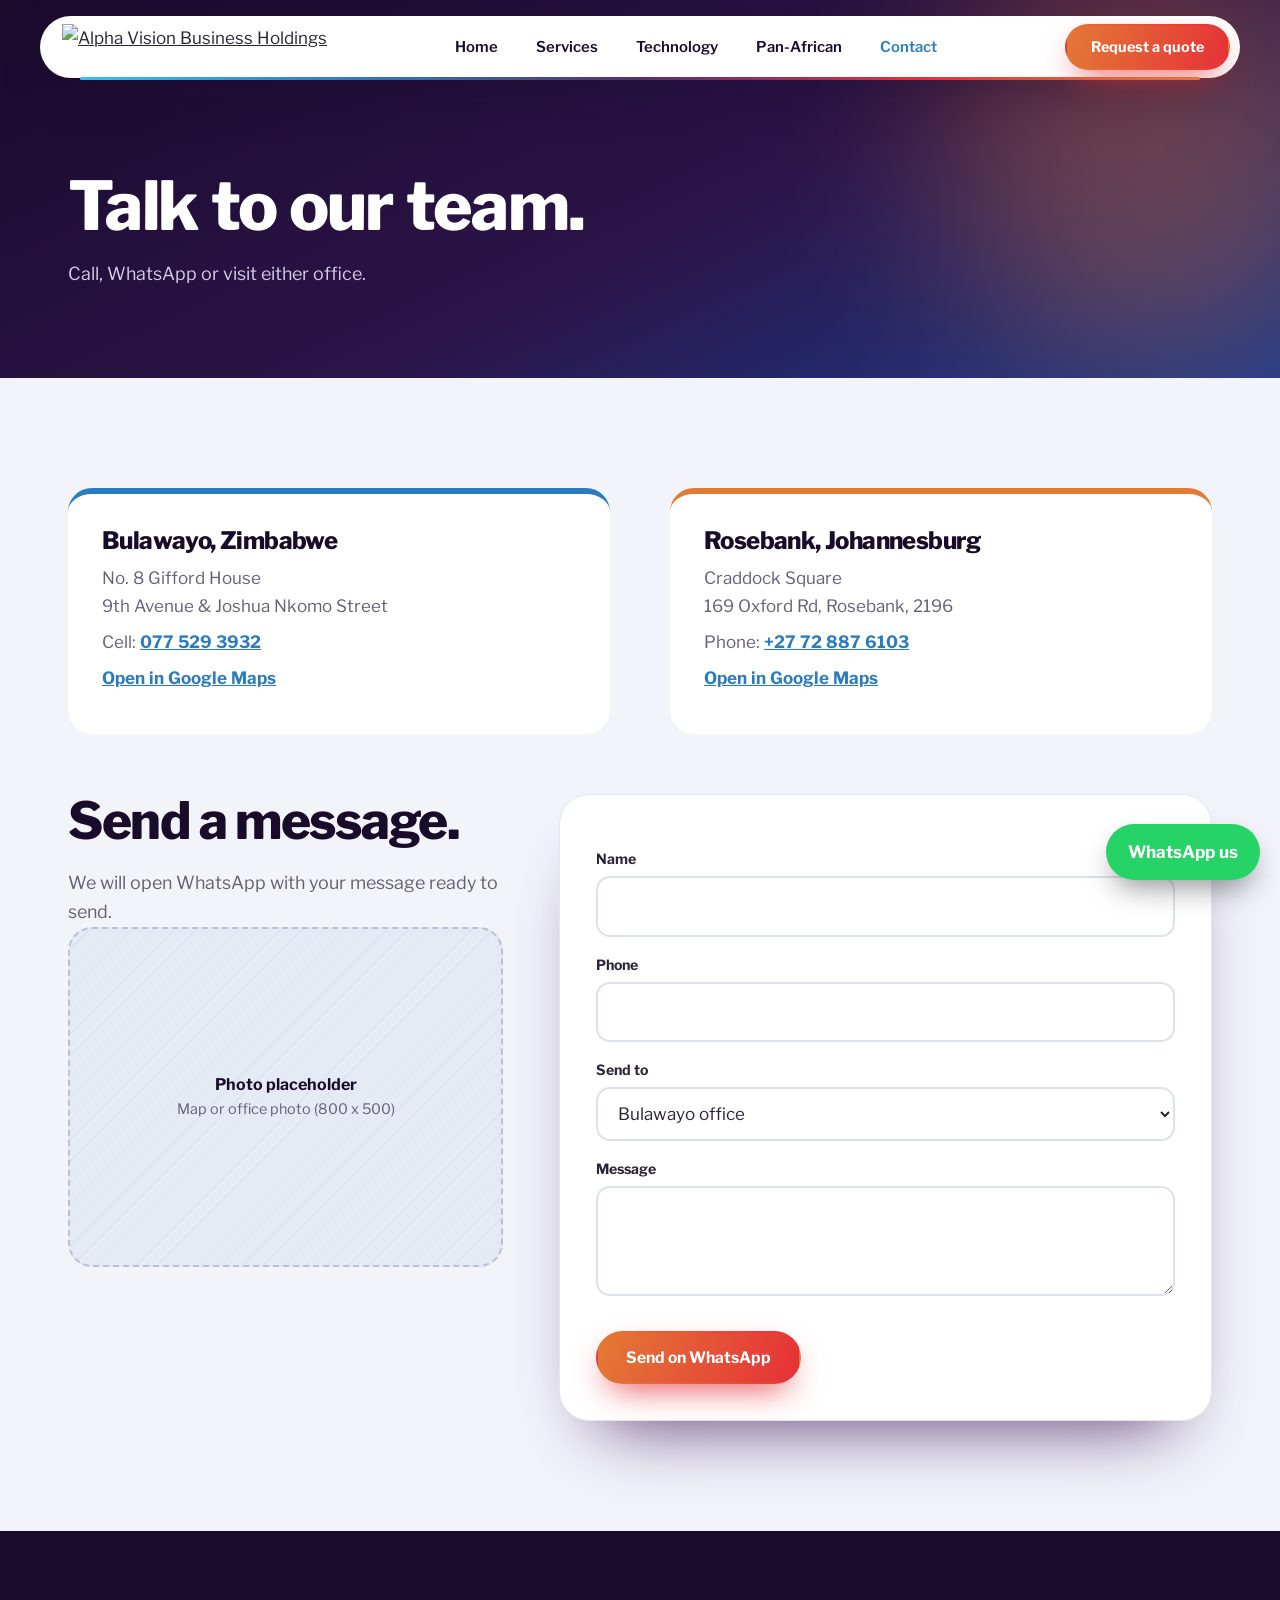
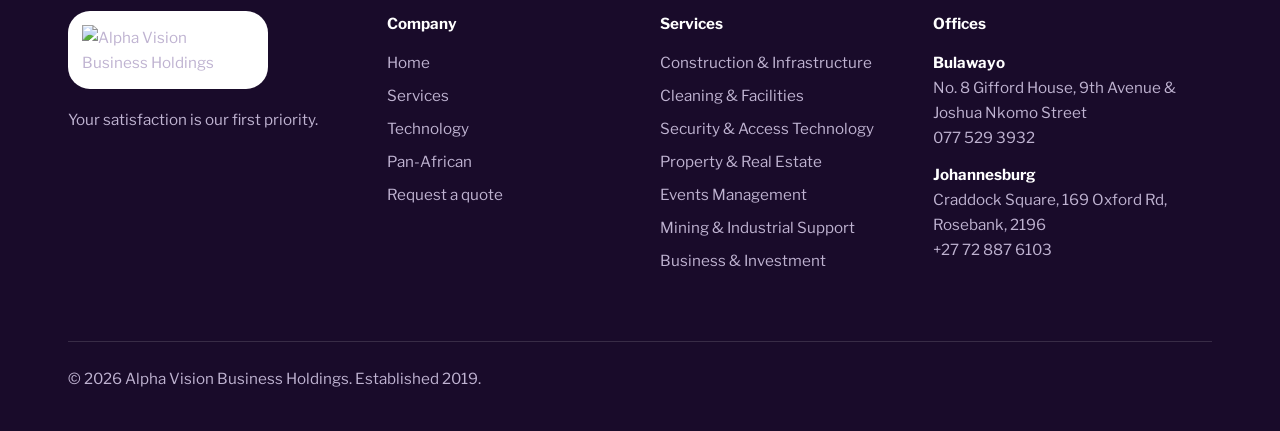
==== contact.html @ dd74509f "Add files via upload" ====
<!DOCTYPE html><html lang="en"><head><meta charset="utf-8"><meta name="viewport" content="width=device-width, initial-scale=1">
<title>Contact | Alpha Vision Business Holdings</title><meta name="description" content="Offices in Bulawayo and Johannesburg."><link rel="icon" href="assets/emblem.png">
<link rel="preconnect" href="https://fonts.googleapis.com"><link rel="preconnect" href="https://fonts.gstatic.com" crossorigin>
<link href="https://fonts.googleapis.com/css2?family=Libre+Franklin:wght@400;500;600;700;800&display=swap" rel="stylesheet"><link rel="stylesheet" href="style.css"></head>
<body id="contact"><div id="bar"></div><div class="nav-wrap"><nav class="nav" aria-label="Main"><a class="logo" href="index.html" aria-label="Alpha Vision Business Holdings home"><img src="assets/logo-horizontal.png" alt="Alpha Vision Business Holdings"></a><ul class="menu"><li><a href="index.html">Home</a></li><li class="has-mega"><a href="services.html">Services</a><div class="mega"><a class="it" href="services.html#construction"><i style="background:#e37a35"></i>Construction & Infrastructure</a><a class="it" href="services.html#cleaning"><i style="background:#33c1f0"></i>Cleaning & Facilities</a><a class="it" href="services.html#security"><i style="background:#2a7bbf"></i>Security & Access Technology</a><a class="it" href="services.html#property"><i style="background:#e63038"></i>Property & Real Estate</a><a class="it" href="services.html#events"><i style="background:#a76bd1"></i>Events Management</a><a class="it" href="services.html#mining"><i style="background:#e37a35"></i>Mining & Industrial Support</a><a class="it" href="services.html#business"><i style="background:#33c1f0"></i>Business & Investment</a><div class="promo"><b>Not sure which service you need?</b><a href="#" data-open-enquiry>Ask us a question</a></div></div></li><li><a href="technology.html">Technology</a></li><li><a href="expansion.html">Pan-African</a></li><li><a href="contact.html" aria-current="page">Contact</a></li><span class="ind"></span></ul><a class="btn pri" href="quote.html">Request a quote</a><button id="burger" aria-label="Menu" aria-expanded="false">&#9776;</button></nav></div><header class="phero"><div class="blob"></div><div class="wrap"><h1>Talk to our team.</h1><p class="lead">Call, WhatsApp or visit either office.</p></div></header><section><div class="wrap"><div class="split" style="align-items:start"><div class="office" style="--c:#2a7bbf"><h3>Bulawayo, Zimbabwe</h3><p>No. 8 Gifford House<br>9th Avenue &amp; Joshua Nkomo Street</p><p>Cell: <a href="tel:+263775293932">077 529 3932</a></p><p><a target="_blank" rel="noopener" href="https://www.google.com/maps/search/?api=1&query=Gifford+House+9th+Avenue+Joshua+Nkomo+Street+Bulawayo">Open in Google Maps</a></p></div>
<div class="office" style="--c:#e37a35"><h3>Rosebank, Johannesburg</h3><p>Craddock Square<br>169 Oxford Rd, Rosebank, 2196</p><p>Phone: <a href="tel:+27728876103">+27 72 887 6103</a></p><p><a target="_blank" rel="noopener" href="https://www.google.com/maps/search/?api=1&query=Craddock+Square+169+Oxford+Rd+Rosebank+Johannesburg">Open in Google Maps</a></p></div></div>
<div class="qgrid" style="margin-top:60px"><div><h2>Send a message.</h2><p class="lead">We will open WhatsApp with your message ready to send.</p><div class="ph"><div><b>Photo placeholder</b>Map or office photo (800 x 500)</div></div></div>
<form id="cf" novalidate><label class="f" for="cn">Name</label><input class="t" id="cn" autocomplete="name"><label class="f" for="cp">Phone</label><input class="t" id="cp" type="tel" autocomplete="tel"><label class="f" for="co2">Send to</label><select id="co2"><option value="bul">Bulawayo office</option><option value="jhb">Johannesburg office</option></select><label class="f" for="cm">Message</label><textarea id="cm"></textarea><div class="err" id="ce" role="alert"></div><button class="btn pri" type="submit">Send on WhatsApp</button></form></div></div></section><footer><div class="wrap"><div><div class="lg"><img src="assets/logo.png" alt="Alpha Vision Business Holdings"></div><p>Your satisfaction is our first priority.</p></div>
<div><h4>Company</h4><a href="index.html">Home</a><a href="services.html">Services</a><a href="technology.html">Technology</a><a href="expansion.html">Pan-African</a><a href="quote.html">Request a quote</a></div>
<div><h4>Services</h4><a href="services.html#construction">Construction & Infrastructure</a><a href="services.html#cleaning">Cleaning & Facilities</a><a href="services.html#security">Security & Access Technology</a><a href="services.html#property">Property & Real Estate</a><a href="services.html#events">Events Management</a><a href="services.html#mining">Mining & Industrial Support</a><a href="services.html#business">Business & Investment</a></div>
<div><h4>Offices</h4><p><b style="color:#fff">Bulawayo</b><br>No. 8 Gifford House, 9th Avenue &amp; Joshua Nkomo Street<br><a href="tel:+263775293932">077 529 3932</a></p><p style="margin-top:12px"><b style="color:#fff">Johannesburg</b><br>Craddock Square, 169 Oxford Rd, Rosebank, 2196<br><a href="tel:+27728876103">+27 72 887 6103</a></p></div>
<div class="copy">&copy; <span id="yr"></span> Alpha Vision Business Holdings. Established 2019.</div></div></footer>
<a id="wa" href="https://wa.me/263775293932" target="_blank" rel="noopener">WhatsApp us</a><script src="app.js"></script></body></html>
---- style.css ----
:root{--ink:#190b2a;--deep:#2a1342;--plum:#57306e;--blue:#2a7bbf;--sky:#33c1f0;--orange:#e37a35;--red:#e63038;--violet:#a76bd1;--bg:#f2f4fa;--text:#2b2336;--muted:#675f75;--r:24px}
*{box-sizing:border-box;margin:0}
html{scroll-behavior:smooth;scroll-padding-top:110px}
body{font-family:'Libre Franklin',Arial,sans-serif;color:var(--text);background:var(--bg);line-height:1.65;font-size:17px;-webkit-font-smoothing:antialiased}
h1,h2,h3{font-weight:800;line-height:1.08;letter-spacing:-.025em;color:var(--ink)}
a{color:inherit}img{max-width:100%;display:block}
:focus-visible{outline:3px solid var(--sky);outline-offset:3px;border-radius:8px}
.wrap{max-width:1200px;margin:0 auto;padding:0 28px}
section{padding:110px 0}
h2{font-size:clamp(2rem,4.2vw,3.2rem);margin-bottom:18px}
.lead{color:var(--muted);font-size:1.12rem;max-width:62ch}
.dark{background:linear-gradient(160deg,var(--ink),var(--deep) 55%,#1f2f6b);color:#e9e2f2}
.dark h2,.dark h3{color:#fff}.dark .lead{color:#c9bddb}
.btn{display:inline-flex;align-items:center;gap:10px;padding:15px 28px;border-radius:999px;font:700 .98rem 'Libre Franklin';text-decoration:none;border:2px solid transparent;cursor:pointer;transition:transform .25s,box-shadow .25s}
.btn:hover{transform:translateY(-3px)}
.btn.pri{background:linear-gradient(110deg,var(--orange),var(--red));color:#fff;box-shadow:0 14px 34px -12px var(--red)}
.btn.blue{background:linear-gradient(110deg,var(--blue),var(--sky));color:#fff;box-shadow:0 14px 34px -12px var(--blue)}
.btn.ghost{border-color:currentColor;background:transparent}
.btn.white{background:#fff;color:var(--ink)}
#bar{position:fixed;top:0;left:0;height:4px;width:0;z-index:90;background:linear-gradient(90deg,var(--sky),var(--blue),var(--orange),var(--red))}
/* NAV */
.nav-wrap{position:fixed;top:16px;left:0;right:0;z-index:80;padding:0 16px}
.nav{max-width:1200px;margin:0 auto;background:#fff;border-radius:999px;display:flex;align-items:center;justify-content:space-between;padding:8px 10px 8px 22px;box-shadow:0 20px 50px -18px rgba(25,11,42,.55);position:relative}
.nav::before{content:"";position:absolute;inset:auto 40px -2px 40px;height:3px;border-radius:3px;background:linear-gradient(90deg,var(--sky),var(--blue),var(--plum),var(--red),var(--orange))}
.logo img{height:46px;width:auto}
.menu{list-style:none;display:flex;gap:2px;padding:0;position:relative}
.menu>li>a,.menu>li>button{display:block;padding:10px 18px;border-radius:999px;text-decoration:none;font:600 .93rem 'Libre Franklin';color:var(--ink);background:none;border:0;cursor:pointer;position:relative;z-index:1}
.menu a[aria-current]{color:var(--blue)}
.ind{position:absolute;top:0;height:100%;border-radius:999px;background:linear-gradient(110deg,#e8f6fd,#f3e9f7);opacity:0;transition:left .3s cubic-bezier(.2,.8,.2,1),width .3s,opacity .2s;pointer-events:none}
.mega{position:absolute;top:calc(100% + 22px);left:50%;transform:translate(-50%,10px);width:min(780px,92vw);background:#fff;border-radius:28px;padding:26px;box-shadow:0 40px 80px -30px rgba(25,11,42,.6);display:grid;grid-template-columns:1fr 1fr 250px;gap:6px 18px;opacity:0;visibility:hidden;transition:.25s}
.has-mega:hover .mega,.has-mega:focus-within .mega{opacity:1;visibility:visible;transform:translate(-50%,0)}
.mega::before{content:"";position:absolute;top:-24px;left:0;right:0;height:24px}
.mega a.it{display:flex;gap:12px;align-items:center;padding:11px 12px;border-radius:14px;text-decoration:none;font-weight:600;font-size:.92rem;color:var(--ink)}
.mega a.it:hover{background:var(--bg)}.mega i{width:12px;height:12px;border-radius:50%;flex:none}
.promo{grid-row:1/5;grid-column:3;border-radius:20px;padding:22px;color:#fff;background:linear-gradient(150deg,var(--plum),var(--blue));display:flex;flex-direction:column;justify-content:flex-end;gap:10px}
.promo b{font-size:1.2rem;line-height:1.2}.promo a{color:#fff;font-weight:700}
.nav .btn{padding:12px 24px;font-size:.9rem}
#burger{display:none;background:var(--ink);color:#fff;border:0;border-radius:50%;width:46px;height:46px;font-size:1.3rem;cursor:pointer}
/* HERO */
.hero{position:relative;overflow:hidden;padding:190px 0 120px;color:#fff;background:linear-gradient(155deg,#1a0a2c,#2b1448 50%,#16286a)}
.hero::before{content:"";position:absolute;inset:0;background-image:radial-gradient(#ffffff22 1.2px,transparent 1.2px);background-size:34px 34px;mask-image:linear-gradient(#000,transparent 85%)}
.blob{position:absolute;border-radius:50%;filter:blur(90px);opacity:.55;animation:fl 18s ease-in-out infinite alternate}
@keyframes fl{to{transform:translate(60px,-40px) scale(1.15)}}
.hero .wrap{position:relative;display:grid;grid-template-columns:1.25fr .75fr;gap:30px;align-items:center}
.hero h1{color:#fff;font-size:clamp(2.7rem,6.4vw,5.4rem);margin-bottom:26px}
.hero h1 em{font-style:normal;background:linear-gradient(100deg,var(--sky),var(--orange));-webkit-background-clip:text;background-clip:text;color:transparent;display:block}
.hero .lead{color:#d8cbe8}
.cta{display:flex;gap:14px;flex-wrap:wrap;margin-top:34px}
.emb{width:100%;max-width:440px;justify-self:center;filter:drop-shadow(0 30px 60px rgba(51,193,240,.35));animation:sp 60s linear infinite}
@keyframes sp{to{transform:rotate(360deg)}}
.phero{padding:170px 0 90px;position:relative;overflow:hidden;color:#fff;background:linear-gradient(155deg,#1a0a2c,#2b1448 55%,#1d3a8a)}
.phero h1{color:#fff;font-size:clamp(2.4rem,5.4vw,4.2rem);max-width:20ch;margin-bottom:16px;position:relative}
.phero .lead{color:#d8cbe8;position:relative}
.phero .blob{right:-80px;top:-60px;width:420px;height:420px;background:var(--orange);opacity:.35}
.marq{background:linear-gradient(90deg,var(--blue),var(--plum),var(--red),var(--orange));color:#fff;overflow:hidden;white-space:nowrap;padding:18px 0;font-weight:700}
.marq div{display:inline-block;animation:mq 40s linear infinite}.marq span{margin:0 26px}.marq span::after{content:"\25C6";margin-left:52px;opacity:.6}
@keyframes mq{to{transform:translateX(-50%)}}
/* cards */
.grid{display:grid;grid-template-columns:repeat(auto-fit,minmax(255px,1fr));gap:20px;margin-top:50px}
.card{--c:var(--blue);position:relative;background:#fff;border-radius:var(--r);padding:32px 28px;overflow:hidden;border:1px solid #e3e6f0;transition:transform .3s,box-shadow .3s;text-decoration:none;display:block}
.card::before{content:"";position:absolute;left:0;right:0;top:0;height:6px;background:var(--c)}
.card::after{content:"";position:absolute;inset:0;background:radial-gradient(260px circle at var(--mx,50%) var(--my,0),color-mix(in srgb,var(--c) 18%,transparent),transparent 70%);opacity:0;transition:.3s}
.card:hover{transform:translateY(-6px);box-shadow:0 30px 50px -28px var(--c)}.card:hover::after{opacity:1}
.card>*{position:relative;z-index:1}
.card h3{font-size:1.28rem;margin-bottom:10px}.card p{color:var(--muted);font-size:.96rem}
.card .go{display:inline-block;margin-top:18px;font-weight:700;color:var(--c)}
.card.fill{background:linear-gradient(150deg,var(--plum),var(--blue));color:#fff;border:0}.card.fill h3,.card.fill p{color:#fff}.card.fill::before{display:none}
.split{display:grid;grid-template-columns:1fr 1fr;gap:60px;align-items:center}
.ph{display:grid;place-items:center;text-align:center;min-height:340px;border-radius:var(--r);color:var(--muted);font-size:.9rem;padding:20px;background:repeating-linear-gradient(135deg,#e6eaf5 0 14px,#dde2f0 14px 15px);border:2px dashed #b9c0d8}
.ph b{display:block;color:var(--ink);font-size:1rem}
.dark .ph{background:#ffffff10;border-color:#ffffff40;color:#c9bddb}.dark .ph b{color:#fff}
.chips{display:flex;flex-wrap:wrap;gap:8px;margin:20px 0}
.chip{padding:8px 16px;border-radius:999px;font-size:.9rem;font-weight:500;background:#fff;border:1px solid #d6dbec}
.dark .chip{background:#ffffff14;border-color:#ffffff30;color:#fff}
.chip.live{background:var(--blue);color:#fff;border-color:var(--blue)}
.pillars{display:grid;grid-template-columns:repeat(auto-fit,minmax(230px,1fr));gap:30px;margin-top:50px}
.pillars h3{font-size:1.2rem;padding-top:16px;margin-bottom:8px;border-top:4px solid var(--c,var(--sky))}
.pillars div:nth-child(2){--c:var(--orange)}.pillars div:nth-child(3){--c:var(--red)}.pillars div:nth-child(4){--c:var(--violet)}
.pillars p{color:#c9bddb;font-size:.96rem}
.band{background:linear-gradient(110deg,var(--orange),var(--red) 60%,var(--plum));color:#fff;border-radius:40px;padding:70px 56px;display:flex;justify-content:space-between;align-items:center;gap:30px;flex-wrap:wrap}
.band h2{color:#fff;margin:0;max-width:18ch}
/* services rows */
.row{display:grid;grid-template-columns:1fr 1fr;gap:60px;align-items:center;padding:70px 0;border-bottom:1px solid #d9deee}
.row:nth-child(even) .ph{order:-1}.row:last-child{border:0}
.tag{display:inline-block;width:46px;height:6px;border-radius:6px;background:var(--c);margin-bottom:18px}
/* tech tiles */
.tiles{display:grid;grid-template-columns:repeat(auto-fit,minmax(200px,1fr));gap:14px;margin-top:44px}
.tiles div{padding:26px 22px;border-radius:20px;background:#ffffff0f;border:1px solid #ffffff2a;color:#fff;font-weight:600;transition:.25s}
.tiles div:hover{background:#ffffff1f;transform:translateY(-5px)}.tiles i{display:block;width:34px;height:5px;border-radius:5px;margin-bottom:16px}
.planner{background:#fff;border-radius:32px;padding:40px;box-shadow:0 40px 70px -40px var(--plum);margin-top:40px}
.opt{display:inline-block}.opt input{position:absolute;opacity:0}
.opt span{display:inline-block;padding:11px 20px;margin:0 8px 10px 0;border:2px solid #d6dbec;border-radius:999px;cursor:pointer;font-weight:600;transition:.15s;background:#fff}
.opt input:checked+span{background:var(--ink);color:#fff;border-color:var(--ink)}
.opt input:focus-visible+span{outline:3px solid var(--sky)}
.opts{display:grid;grid-template-columns:repeat(auto-fit,minmax(210px,1fr));gap:10px;margin:18px 0}.opts .opt span{display:block;margin:0;border-radius:16px;padding:15px 18px}
/* forms */
form,.fbox{background:#fff;border-radius:30px;padding:36px;box-shadow:0 40px 70px -40px var(--plum);border:1px solid #e3e6f0}
.steps{display:flex;gap:8px;margin-bottom:26px}.steps i{flex:1;height:6px;border-radius:6px;background:#e1e5f0;transition:.3s}.steps i.on{background:linear-gradient(90deg,var(--blue),var(--sky))}
.step{display:none}.step.on{display:block;animation:in .35s}@keyframes in{from{opacity:0;transform:translateY(10px)}}
.step h3{font-size:1.6rem;margin-bottom:4px}
label.f{display:block;font-weight:700;font-size:.88rem;margin:16px 0 6px}
.t,select,textarea{width:100%;padding:14px 16px;border-radius:14px;border:2px solid #dde1ee;background:#fff;color:var(--text);font:inherit}
.t:focus,select:focus,textarea:focus{border-color:var(--blue);outline:0}
textarea{min-height:110px;resize:vertical}
.two{display:grid;grid-template-columns:1fr 1fr;gap:14px}
.err{color:var(--red);font-weight:600;font-size:.88rem;min-height:1.3em;margin-top:8px}
.nav2{display:flex;justify-content:space-between;gap:10px;margin-top:22px;flex-wrap:wrap}
.done{display:none}.done pre{white-space:pre-wrap;background:var(--bg);padding:18px;border-radius:16px;font:.9rem/1.55 'Libre Franklin';margin:16px 0}
.qgrid{display:grid;grid-template-columns:.8fr 1.2fr;gap:56px;align-items:start}
.office{background:#fff;border-radius:var(--r);padding:34px;border-top:6px solid var(--c)}.office h3{font-size:1.5rem;margin-bottom:10px}.office p{color:var(--muted);margin-bottom:8px}.office a{color:var(--blue);font-weight:700}
/* footer */
footer{background:var(--ink);color:#bfb3d1;padding:80px 0 40px;font-size:.95rem}
footer .wrap{display:grid;grid-template-columns:1.2fr 1fr 1fr 1.2fr;gap:40px}
footer h4{color:#fff;margin-bottom:14px}footer a{display:block;text-decoration:none;margin-bottom:8px}footer a:hover{color:#fff}
footer .lg{background:#fff;border-radius:22px;padding:14px;width:200px;margin-bottom:18px}
.copy{grid-column:1/-1;border-top:1px solid #ffffff22;padding-top:24px;margin-top:20px}
#wa{position:fixed;right:20px;bottom:20px;z-index:70;background:#25d366;color:#fff;border-radius:999px;padding:14px 22px;text-decoration:none;font-weight:700;box-shadow:0 14px 30px -8px rgba(0,0,0,.45)}
/* modal */
.modal{position:fixed;inset:0;z-index:100;display:none;place-items:center;padding:18px;background:rgba(25,11,42,.72);backdrop-filter:blur(6px)}
.modal.open{display:grid}
.mbox{display:grid;grid-template-columns:.8fr 1.2fr;max-width:880px;width:100%;max-height:92vh;overflow:auto;border-radius:32px;background:#fff;box-shadow:0 50px 100px -30px #000;animation:pop .45s cubic-bezier(.2,.9,.3,1.2);position:relative}
@keyframes pop{from{opacity:0;transform:scale(.9) translateY(30px)}}
.mside{padding:38px 30px;color:#fff;background:linear-gradient(160deg,var(--plum),var(--blue) 70%,var(--sky));display:flex;flex-direction:column;justify-content:space-between;gap:20px}
.mside h3{color:#fff;font-size:1.9rem}.mside img{width:110px}
.mmain{padding:38px 34px}.mmain h4{font-size:1rem;margin-bottom:10px}
.mchips button{font:600 .88rem 'Libre Franklin';padding:9px 15px;margin:0 6px 8px 0;border-radius:999px;border:2px solid #d6dbec;background:#fff;cursor:pointer;transition:.15s}
.mchips button[aria-pressed=true]{background:var(--c,var(--blue));border-color:var(--c,var(--blue));color:#fff}
.x{position:absolute;top:14px;right:16px;width:40px;height:40px;border-radius:50%;border:0;background:#fff;font-size:1.4rem;cursor:pointer;z-index:2}
.rv{transition:opacity .7s,transform .7s}.js .rv{opacity:0;transform:translateY(22px)}.js .rv.in{opacity:1;transform:none}
@media(max-width:900px){
section{padding:76px 0}
.hero .wrap,.split,.row,.qgrid,.mbox,footer .wrap{grid-template-columns:1fr}
.emb{max-width:220px;order:-1}.row:nth-child(even) .ph{order:0}.two{grid-template-columns:1fr}.hero{padding-top:150px}.band{padding:44px 28px}
.menu,.nav>.btn{display:none}#burger{display:block}
.menu.open{display:flex;flex-direction:column;position:fixed;inset:0;background:var(--ink);padding:110px 30px;gap:6px;z-index:-1}
.menu.open a,.menu.open button{color:#fff;font-size:1.5rem;padding:12px}.mega{display:none}.ind{display:none}
.mside{display:none}.nav{padding-left:16px}
}
@media(prefers-reduced-motion:reduce){*{animation:none!important;transition:none!important}html{scroll-behavior:auto}.js .rv{opacity:1;transform:none}}
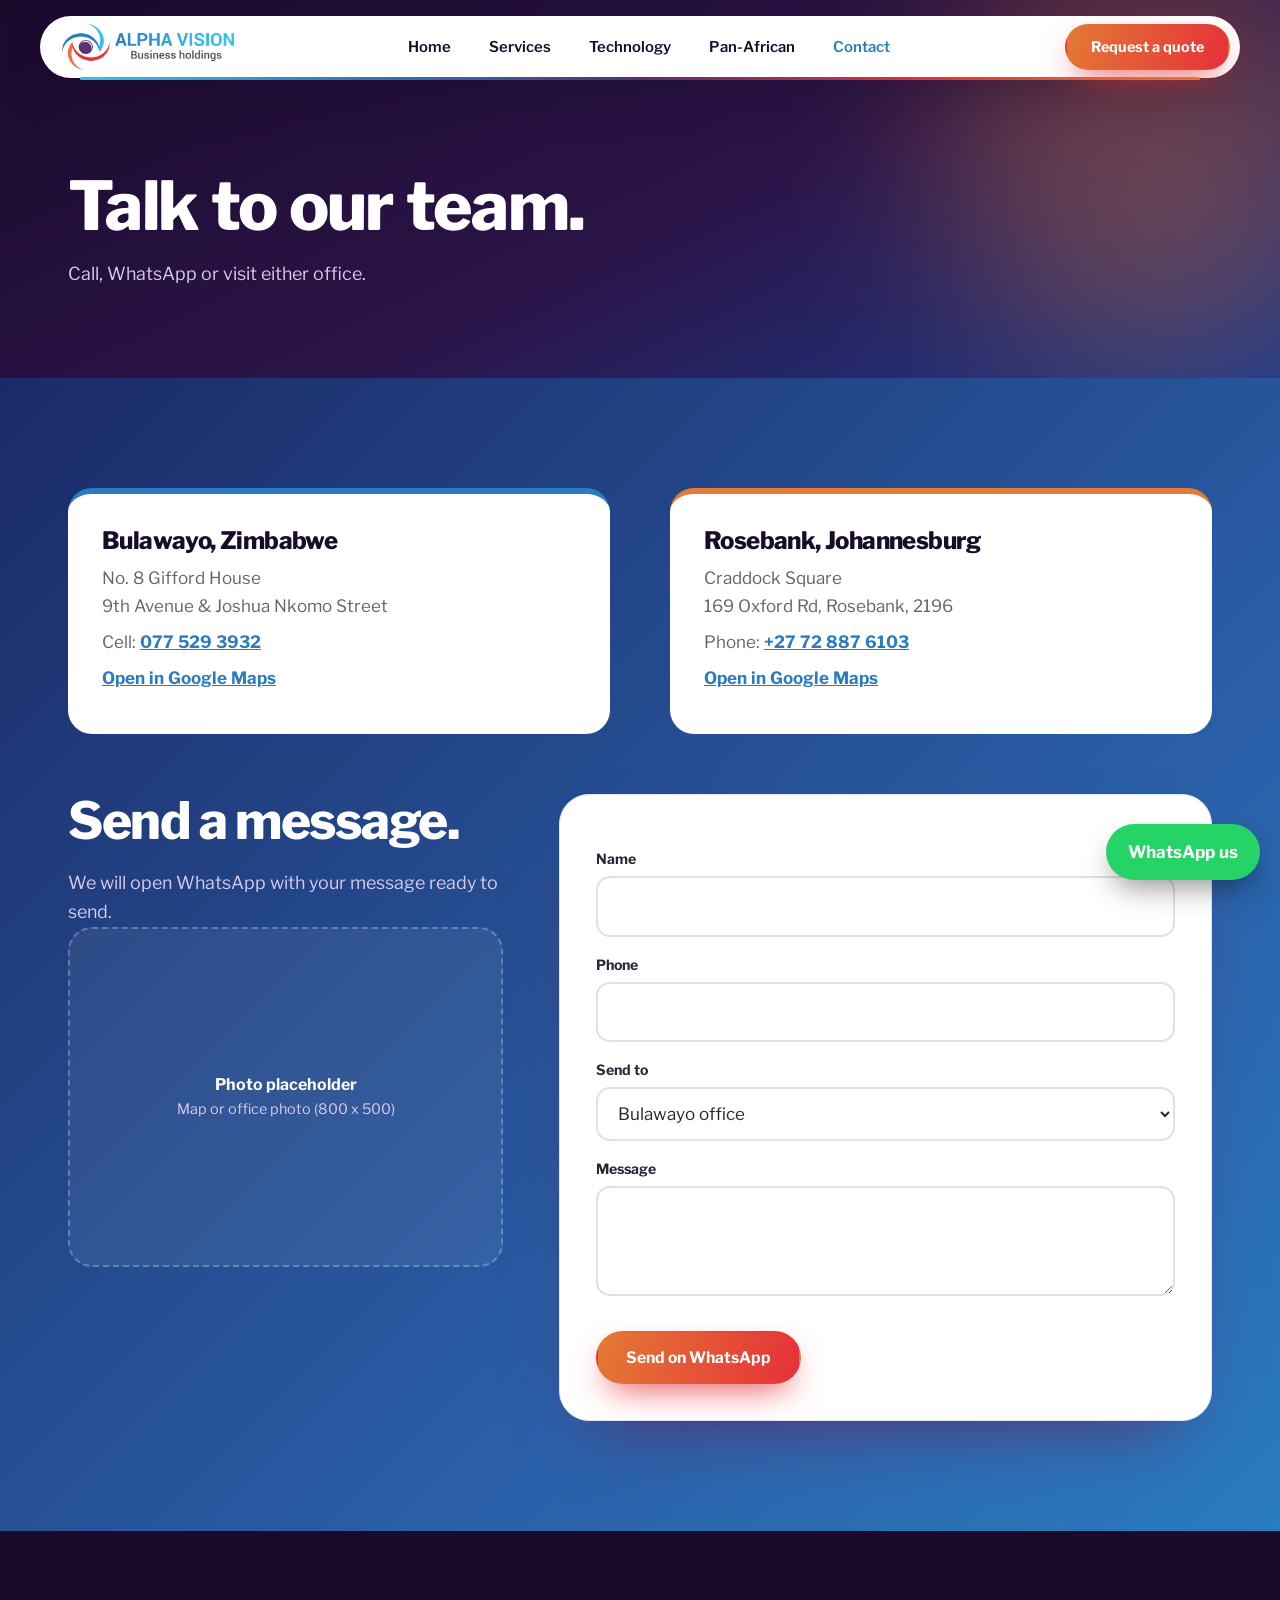
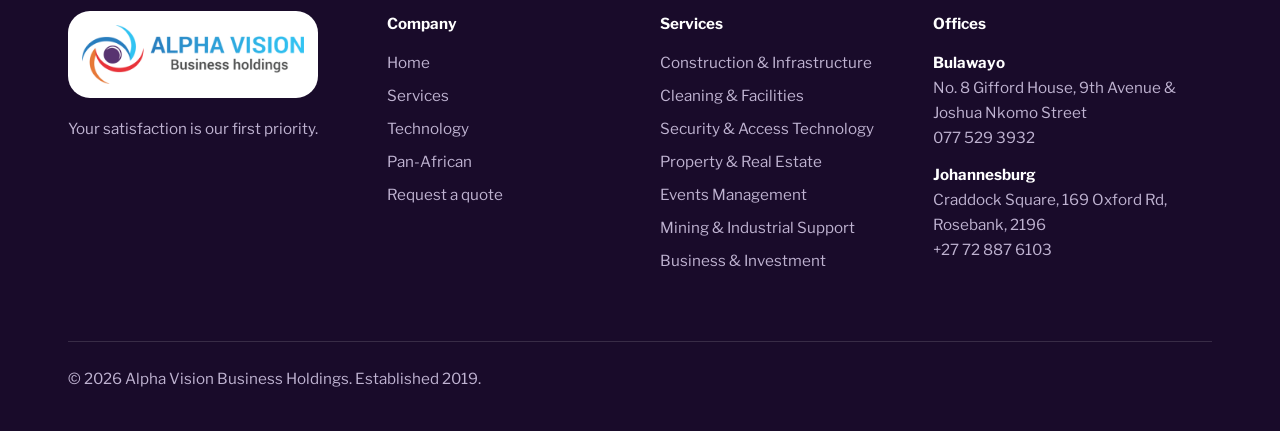
==== commit 4af91bee: "Add files via upload" ====
--- a/contact.html
+++ b/contact.html
@@ -2,10 +2,10 @@
 <title>Contact | Alpha Vision Business Holdings</title><meta name="description" content="Offices in Bulawayo and Johannesburg."><link rel="icon" href="assets/emblem.png">
 <link rel="preconnect" href="https://fonts.googleapis.com"><link rel="preconnect" href="https://fonts.gstatic.com" crossorigin>
 <link href="https://fonts.googleapis.com/css2?family=Libre+Franklin:wght@400;500;600;700;800&display=swap" rel="stylesheet"><link rel="stylesheet" href="style.css"></head>
-<body id="contact"><div id="bar"></div><div class="nav-wrap"><nav class="nav" aria-label="Main"><a class="logo" href="index.html" aria-label="Alpha Vision Business Holdings home"><img src="assets/logo-horizontal.png" alt="Alpha Vision Business Holdings"></a><ul class="menu"><li><a href="index.html">Home</a></li><li class="has-mega"><a href="services.html">Services</a><div class="mega"><a class="it" href="services.html#construction"><i style="background:#e37a35"></i>Construction & Infrastructure</a><a class="it" href="services.html#cleaning"><i style="background:#33c1f0"></i>Cleaning & Facilities</a><a class="it" href="services.html#security"><i style="background:#2a7bbf"></i>Security & Access Technology</a><a class="it" href="services.html#property"><i style="background:#e63038"></i>Property & Real Estate</a><a class="it" href="services.html#events"><i style="background:#a76bd1"></i>Events Management</a><a class="it" href="services.html#mining"><i style="background:#e37a35"></i>Mining & Industrial Support</a><a class="it" href="services.html#business"><i style="background:#33c1f0"></i>Business & Investment</a><div class="promo"><b>Not sure which service you need?</b><a href="#" data-open-enquiry>Ask us a question</a></div></div></li><li><a href="technology.html">Technology</a></li><li><a href="expansion.html">Pan-African</a></li><li><a href="contact.html" aria-current="page">Contact</a></li><span class="ind"></span></ul><a class="btn pri" href="quote.html">Request a quote</a><button id="burger" aria-label="Menu" aria-expanded="false">&#9776;</button></nav></div><header class="phero"><div class="blob"></div><div class="wrap"><h1>Talk to our team.</h1><p class="lead">Call, WhatsApp or visit either office.</p></div></header><section><div class="wrap"><div class="split" style="align-items:start"><div class="office" style="--c:#2a7bbf"><h3>Bulawayo, Zimbabwe</h3><p>No. 8 Gifford House<br>9th Avenue &amp; Joshua Nkomo Street</p><p>Cell: <a href="tel:+263775293932">077 529 3932</a></p><p><a target="_blank" rel="noopener" href="https://www.google.com/maps/search/?api=1&query=Gifford+House+9th+Avenue+Joshua+Nkomo+Street+Bulawayo">Open in Google Maps</a></p></div>
+<body id="contact"><div class="nav-wrap"><nav class="nav" aria-label="Main"><a class="logo" href="index.html" aria-label="Alpha Vision Business Holdings home"><img data-logo="hz" src="assets/logo-horizontal.png" alt="Alpha Vision Business Holdings"></a><ul class="menu"><li><a href="index.html">Home</a></li><li class="has-mega"><a href="services.html">Services</a><div class="mega"><a class="it" href="services.html#construction"><i style="background:#e37a35"></i>Construction & Infrastructure</a><a class="it" href="services.html#cleaning"><i style="background:#33c1f0"></i>Cleaning & Facilities</a><a class="it" href="services.html#security"><i style="background:#2a7bbf"></i>Security & Access Technology</a><a class="it" href="services.html#property"><i style="background:#e63038"></i>Property & Real Estate</a><a class="it" href="services.html#events"><i style="background:#a76bd1"></i>Events Management</a><a class="it" href="services.html#mining"><i style="background:#e37a35"></i>Mining & Industrial Support</a><a class="it" href="services.html#business"><i style="background:#33c1f0"></i>Business & Investment</a><div class="promo"><b>Not sure which service you need?</b><a href="#" data-open-enquiry>Ask us a question</a></div></div></li><li><a href="technology.html">Technology</a></li><li><a href="expansion.html">Pan-African</a></li><li><a href="contact.html" aria-current="page">Contact</a></li><span class="ind"></span></ul><a class="btn pri" href="quote.html">Request a quote</a><button id="burger" aria-label="Menu" aria-expanded="false">&#9776;</button></nav></div><header class="phero"><div class="blob"></div><div class="wrap"><h1>Talk to our team.</h1><p class="lead">Call, WhatsApp or visit either office.</p></div></header><section class="g1"><div class="wrap"><div class="split" style="align-items:start"><div class="office" style="--c:#2a7bbf"><h3>Bulawayo, Zimbabwe</h3><p>No. 8 Gifford House<br>9th Avenue &amp; Joshua Nkomo Street</p><p>Cell: <a href="tel:+263775293932">077 529 3932</a></p><p><a target="_blank" rel="noopener" href="https://www.google.com/maps/search/?api=1&query=Gifford+House+9th+Avenue+Joshua+Nkomo+Street+Bulawayo">Open in Google Maps</a></p></div>
 <div class="office" style="--c:#e37a35"><h3>Rosebank, Johannesburg</h3><p>Craddock Square<br>169 Oxford Rd, Rosebank, 2196</p><p>Phone: <a href="tel:+27728876103">+27 72 887 6103</a></p><p><a target="_blank" rel="noopener" href="https://www.google.com/maps/search/?api=1&query=Craddock+Square+169+Oxford+Rd+Rosebank+Johannesburg">Open in Google Maps</a></p></div></div>
 <div class="qgrid" style="margin-top:60px"><div><h2>Send a message.</h2><p class="lead">We will open WhatsApp with your message ready to send.</p><div class="ph"><div><b>Photo placeholder</b>Map or office photo (800 x 500)</div></div></div>
-<form id="cf" novalidate><label class="f" for="cn">Name</label><input class="t" id="cn" autocomplete="name"><label class="f" for="cp">Phone</label><input class="t" id="cp" type="tel" autocomplete="tel"><label class="f" for="co2">Send to</label><select id="co2"><option value="bul">Bulawayo office</option><option value="jhb">Johannesburg office</option></select><label class="f" for="cm">Message</label><textarea id="cm"></textarea><div class="err" id="ce" role="alert"></div><button class="btn pri" type="submit">Send on WhatsApp</button></form></div></div></section><footer><div class="wrap"><div><div class="lg"><img src="assets/logo.png" alt="Alpha Vision Business Holdings"></div><p>Your satisfaction is our first priority.</p></div>
+<form id="cf" novalidate><label class="f" for="cn">Name</label><input class="t" id="cn" autocomplete="name"><label class="f" for="cp">Phone</label><input class="t" id="cp" type="tel" autocomplete="tel"><label class="f" for="co2">Send to</label><select id="co2"><option value="bul">Bulawayo office</option><option value="jhb">Johannesburg office</option></select><label class="f" for="cm">Message</label><textarea id="cm"></textarea><div class="err" id="ce" role="alert"></div><button class="btn pri" type="submit">Send on WhatsApp</button></form></div></div></section><footer><div class="wrap"><div><div class="lg"><img data-logo="hz" src="assets/logo-horizontal.png" alt="Alpha Vision Business Holdings logo"></div><p>Your satisfaction is our first priority.</p></div>
 <div><h4>Company</h4><a href="index.html">Home</a><a href="services.html">Services</a><a href="technology.html">Technology</a><a href="expansion.html">Pan-African</a><a href="quote.html">Request a quote</a></div>
 <div><h4>Services</h4><a href="services.html#construction">Construction & Infrastructure</a><a href="services.html#cleaning">Cleaning & Facilities</a><a href="services.html#security">Security & Access Technology</a><a href="services.html#property">Property & Real Estate</a><a href="services.html#events">Events Management</a><a href="services.html#mining">Mining & Industrial Support</a><a href="services.html#business">Business & Investment</a></div>
 <div><h4>Offices</h4><p><b style="color:#fff">Bulawayo</b><br>No. 8 Gifford House, 9th Avenue &amp; Joshua Nkomo Street<br><a href="tel:+263775293932">077 529 3932</a></p><p style="margin-top:12px"><b style="color:#fff">Johannesburg</b><br>Craddock Square, 169 Oxford Rd, Rosebank, 2196<br><a href="tel:+27728876103">+27 72 887 6103</a></p></div>
--- a/style.css
+++ b/style.css
@@ -137,3 +137,46 @@
 .mside{display:none}.nav{padding-left:16px}
 }
 @media(prefers-reduced-motion:reduce){*{animation:none!important;transition:none!important}html{scroll-behavior:auto}.js .rv{opacity:1;transform:none}}
+
+html,body{background:var(--ink)}
+.light{background:var(--bg)}
+.g1{background:linear-gradient(135deg,#1b2a66,#2a5fa8 65%,#2a7bbf)}
+.g2{background:linear-gradient(135deg,#3a1b5a,#57306e 55%,#8f3560)}
+.g1,.g2{color:#e9e2f2}
+.g1 h2,.g1 h3,.g2 h2,.g2 h3{color:#fff}
+.g1 .lead,.g2 .lead{color:#d6caea}
+.g1 .chip,.g2 .chip{background:#ffffff16;border-color:#ffffff38;color:#fff}
+.g1 .ph,.g2 .ph{background:#ffffff10;border-color:#ffffff40;color:#d6caea}.g1 .ph b,.g2 .ph b{color:#fff}
+.card h3,.office h3,form h3,.planner h3,.fbox h3{color:var(--ink)}
+.card.fill h3{color:#fff}
+.card,.office,.planner,form,.fbox{color:var(--text)}
+.chip{transition:transform .2s}.chip:hover{transform:translateY(-3px)}
+.office,.planner{transition:transform .3s,box-shadow .3s}
+.office:hover{transform:translateY(-6px);box-shadow:0 30px 50px -28px var(--c)}
+.planner:hover{transform:translateY(-4px)}
+.pillars div{background:#ffffff0f;border:1px solid #ffffff26;border-radius:22px;padding:8px 26px 26px;transition:.3s}
+.pillars div:hover{transform:translateY(-6px);background:#ffffff1c;box-shadow:0 30px 50px -30px #000}
+.hero{padding:170px 0 100px;background:linear-gradient(155deg,#1a0a2c,#2b1448 55%,#1d3a8a)}
+.hero::before{display:none}
+.hero .blob{right:-80px;top:-60px;width:420px;height:420px;background:var(--orange);opacity:.35}
+.hero h1{font-size:clamp(2.4rem,5.4vw,4.6rem)}
+.badge{width:min(100%,380px);aspect-ratio:1;justify-self:center;border-radius:50%;background:#fff;display:grid;place-items:center;padding:9%;box-shadow:0 0 0 14px #ffffff18,0 0 0 30px #ffffff0d,0 40px 80px -20px rgba(51,193,240,.5);animation:flt 7s ease-in-out infinite alternate;position:relative}
+.badge img{width:100%}
+@keyframes flt{to{transform:translateY(-14px)}}
+.mside .badge{width:104px;padding:9%;animation:none;box-shadow:0 0 0 8px #ffffff22}.mside .badge img{width:100%}
+.pic{position:relative;border-radius:var(--r);overflow:hidden;min-height:340px;margin:0}
+.pic img{position:absolute;inset:0;width:100%;height:100%;object-fit:cover;transition:transform .7s}
+.pic:hover img{transform:scale(1.06)}
+.pic figcaption{position:absolute;left:0;right:0;bottom:0;padding:44px 20px 16px;color:#fff;font-weight:700;background:linear-gradient(transparent,rgba(25,11,42,.88))}
+.gal{display:grid;grid-template-columns:repeat(3,1fr);gap:16px;margin-top:44px}
+.gal .pic{min-height:270px;cursor:zoom-in}.gal .pic:first-child{grid-column:span 2}
+.lb{position:fixed;inset:0;z-index:120;background:rgba(25,11,42,.9);display:grid;place-items:center;padding:24px;cursor:zoom-out}
+.lb img{max-width:100%;max-height:92vh;border-radius:18px}
+footer .lg{width:250px}
+#up{position:fixed;left:20px;bottom:20px;z-index:70;width:64px;height:64px;border:0;padding:0;border-radius:50%;background:none;cursor:pointer;opacity:0;pointer-events:none;transition:opacity .3s,transform .3s;filter:drop-shadow(0 10px 18px rgba(0,0,0,.4))}
+#up.show{opacity:1;pointer-events:auto}#up:hover{transform:scale(1.1)}
+#up svg{position:absolute;inset:0;width:100%;height:100%}#up img{position:absolute;left:15px;top:15px;width:34px;height:34px;object-fit:contain}
+@media(max-width:900px){.badge{width:230px;order:-1}.gal{grid-template-columns:1fr}.gal .pic:first-child{grid-column:auto}.hero{padding-top:140px}}
+.badge,.mside .badge{padding:0}.badge img,.mside .badge img{width:80%}
+.badge{overflow:hidden}
+.planner .chip,.planner .chip.live{background:var(--blue);border-color:var(--blue);color:#fff}
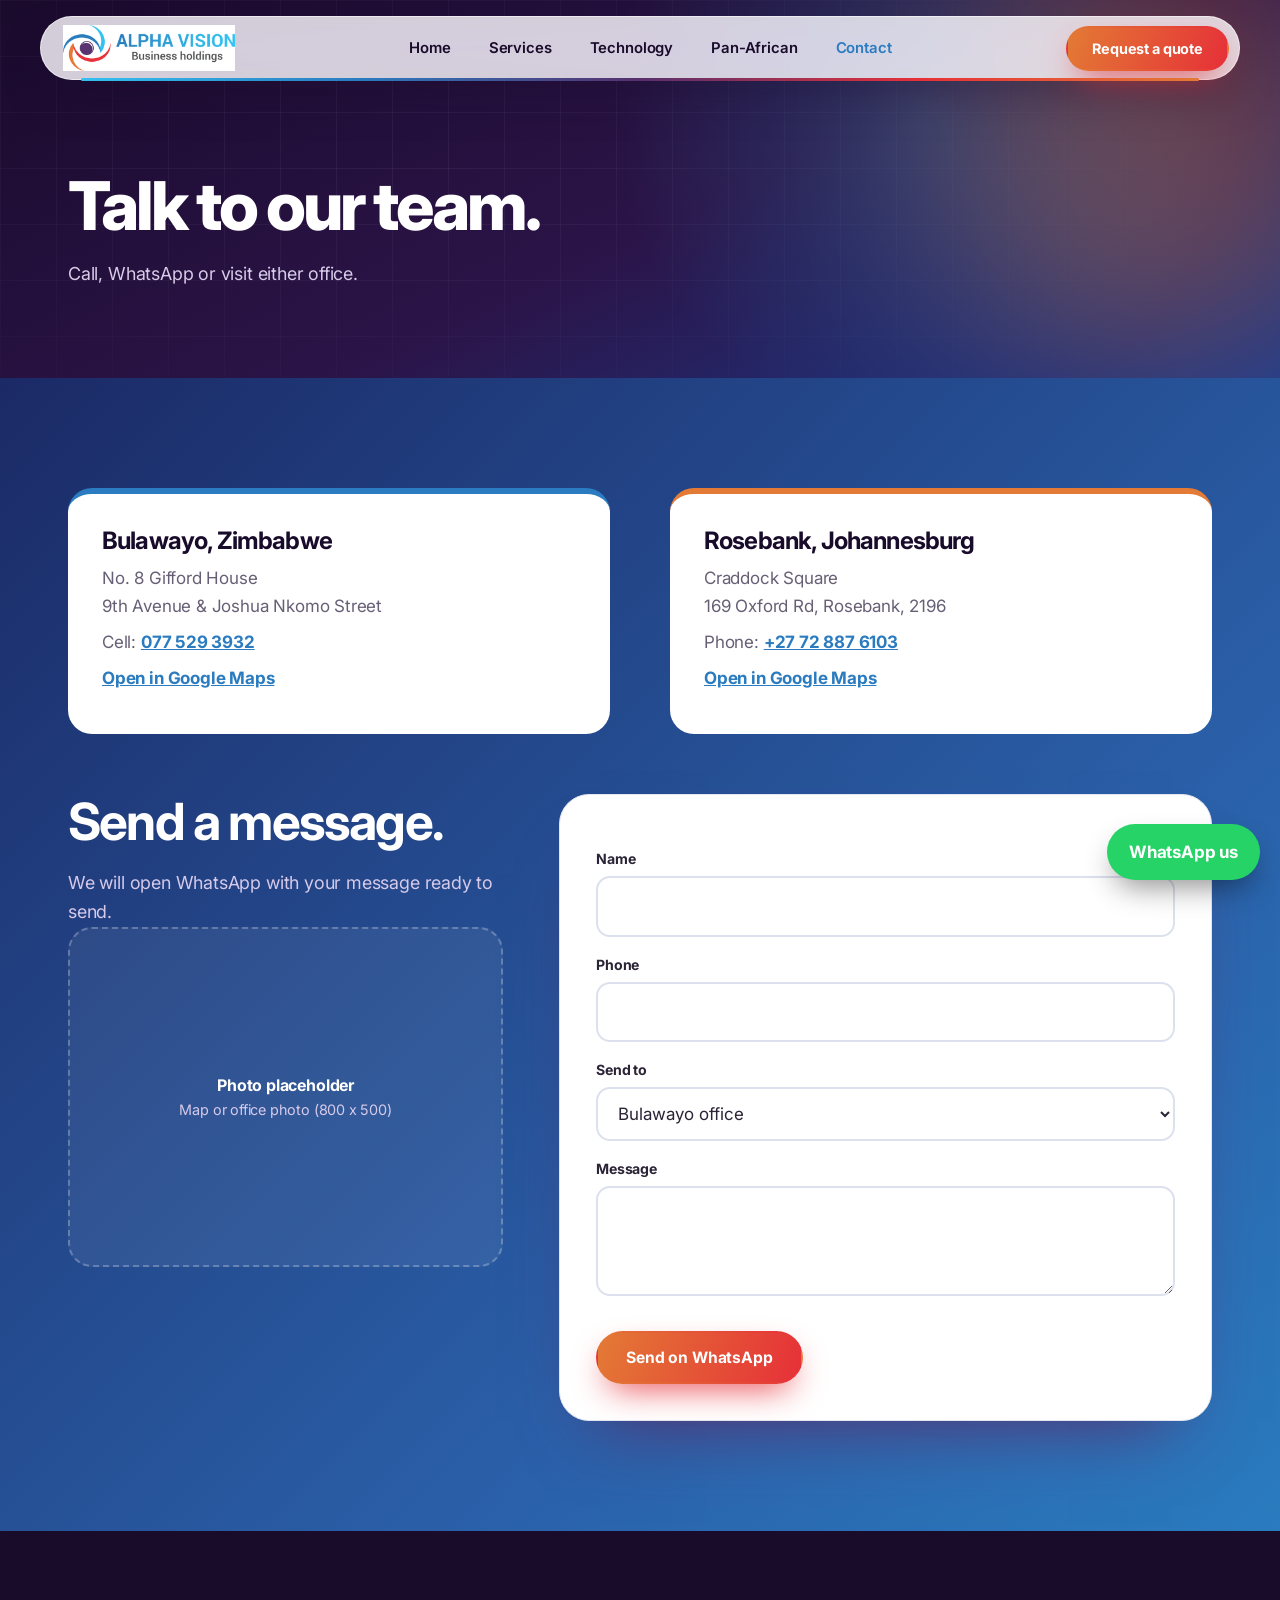
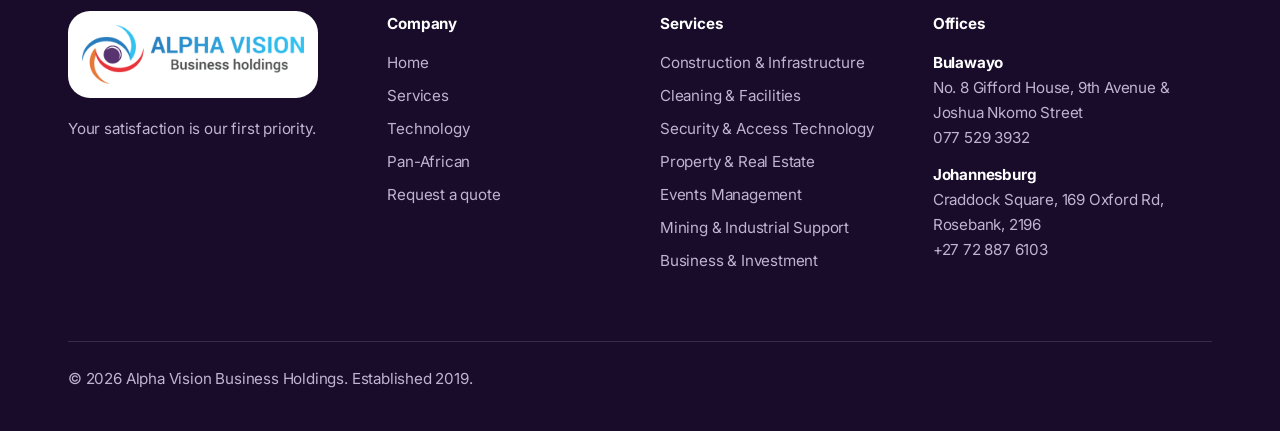
==== commit 6996024c: "Add files via upload" ====
--- a/contact.html
+++ b/contact.html
@@ -1,7 +1,7 @@
 <!DOCTYPE html><html lang="en"><head><meta charset="utf-8"><meta name="viewport" content="width=device-width, initial-scale=1">
 <title>Contact | Alpha Vision Business Holdings</title><meta name="description" content="Offices in Bulawayo and Johannesburg."><link rel="icon" href="assets/emblem.png">
 <link rel="preconnect" href="https://fonts.googleapis.com"><link rel="preconnect" href="https://fonts.gstatic.com" crossorigin>
-<link href="https://fonts.googleapis.com/css2?family=Libre+Franklin:wght@400;500;600;700;800&display=swap" rel="stylesheet"><link rel="stylesheet" href="style.css"></head>
+<link href="https://fonts.googleapis.com/css2?family=Inter:wght@400;500;600;700;800&display=swap" rel="stylesheet"><link rel="stylesheet" href="style.css"></head>
 <body id="contact"><div class="nav-wrap"><nav class="nav" aria-label="Main"><a class="logo" href="index.html" aria-label="Alpha Vision Business Holdings home"><img data-logo="hz" src="assets/logo-horizontal.png" alt="Alpha Vision Business Holdings"></a><ul class="menu"><li><a href="index.html">Home</a></li><li class="has-mega"><a href="services.html">Services</a><div class="mega"><a class="it" href="services.html#construction"><i style="background:#e37a35"></i>Construction & Infrastructure</a><a class="it" href="services.html#cleaning"><i style="background:#33c1f0"></i>Cleaning & Facilities</a><a class="it" href="services.html#security"><i style="background:#2a7bbf"></i>Security & Access Technology</a><a class="it" href="services.html#property"><i style="background:#e63038"></i>Property & Real Estate</a><a class="it" href="services.html#events"><i style="background:#a76bd1"></i>Events Management</a><a class="it" href="services.html#mining"><i style="background:#e37a35"></i>Mining & Industrial Support</a><a class="it" href="services.html#business"><i style="background:#33c1f0"></i>Business & Investment</a><div class="promo"><b>Not sure which service you need?</b><a href="#" data-open-enquiry>Ask us a question</a></div></div></li><li><a href="technology.html">Technology</a></li><li><a href="expansion.html">Pan-African</a></li><li><a href="contact.html" aria-current="page">Contact</a></li><span class="ind"></span></ul><a class="btn pri" href="quote.html">Request a quote</a><button id="burger" aria-label="Menu" aria-expanded="false">&#9776;</button></nav></div><header class="phero"><div class="blob"></div><div class="wrap"><h1>Talk to our team.</h1><p class="lead">Call, WhatsApp or visit either office.</p></div></header><section class="g1"><div class="wrap"><div class="split" style="align-items:start"><div class="office" style="--c:#2a7bbf"><h3>Bulawayo, Zimbabwe</h3><p>No. 8 Gifford House<br>9th Avenue &amp; Joshua Nkomo Street</p><p>Cell: <a href="tel:+263775293932">077 529 3932</a></p><p><a target="_blank" rel="noopener" href="https://www.google.com/maps/search/?api=1&query=Gifford+House+9th+Avenue+Joshua+Nkomo+Street+Bulawayo">Open in Google Maps</a></p></div>
 <div class="office" style="--c:#e37a35"><h3>Rosebank, Johannesburg</h3><p>Craddock Square<br>169 Oxford Rd, Rosebank, 2196</p><p>Phone: <a href="tel:+27728876103">+27 72 887 6103</a></p><p><a target="_blank" rel="noopener" href="https://www.google.com/maps/search/?api=1&query=Craddock+Square+169+Oxford+Rd+Rosebank+Johannesburg">Open in Google Maps</a></p></div></div>
 <div class="qgrid" style="margin-top:60px"><div><h2>Send a message.</h2><p class="lead">We will open WhatsApp with your message ready to send.</p><div class="ph"><div><b>Photo placeholder</b>Map or office photo (800 x 500)</div></div></div>
--- a/style.css
+++ b/style.css
@@ -1,7 +1,7 @@
 :root{--ink:#190b2a;--deep:#2a1342;--plum:#57306e;--blue:#2a7bbf;--sky:#33c1f0;--orange:#e37a35;--red:#e63038;--violet:#a76bd1;--bg:#f2f4fa;--text:#2b2336;--muted:#675f75;--r:24px}
 *{box-sizing:border-box;margin:0}
 html{scroll-behavior:smooth;scroll-padding-top:110px}
-body{font-family:'Libre Franklin',Arial,sans-serif;color:var(--text);background:var(--bg);line-height:1.65;font-size:17px;-webkit-font-smoothing:antialiased}
+body{font-family:var(--font);color:var(--text);background:var(--bg);line-height:1.65;font-size:17px;-webkit-font-smoothing:antialiased}
 h1,h2,h3{font-weight:800;line-height:1.08;letter-spacing:-.025em;color:var(--ink)}
 a{color:inherit}img{max-width:100%;display:block}
 :focus-visible{outline:3px solid var(--sky);outline-offset:3px;border-radius:8px}
@@ -11,7 +11,7 @@
 .lead{color:var(--muted);font-size:1.12rem;max-width:62ch}
 .dark{background:linear-gradient(160deg,var(--ink),var(--deep) 55%,#1f2f6b);color:#e9e2f2}
 .dark h2,.dark h3{color:#fff}.dark .lead{color:#c9bddb}
-.btn{display:inline-flex;align-items:center;gap:10px;padding:15px 28px;border-radius:999px;font:700 .98rem 'Libre Franklin';text-decoration:none;border:2px solid transparent;cursor:pointer;transition:transform .25s,box-shadow .25s}
+.btn{display:inline-flex;align-items:center;gap:10px;padding:15px 28px;border-radius:999px;font:700 .98rem var(--font);text-decoration:none;border:2px solid transparent;cursor:pointer;transition:transform .25s,box-shadow .25s}
 .btn:hover{transform:translateY(-3px)}
 .btn.pri{background:linear-gradient(110deg,var(--orange),var(--red));color:#fff;box-shadow:0 14px 34px -12px var(--red)}
 .btn.blue{background:linear-gradient(110deg,var(--blue),var(--sky));color:#fff;box-shadow:0 14px 34px -12px var(--blue)}
@@ -24,7 +24,7 @@
 .nav::before{content:"";position:absolute;inset:auto 40px -2px 40px;height:3px;border-radius:3px;background:linear-gradient(90deg,var(--sky),var(--blue),var(--plum),var(--red),var(--orange))}
 .logo img{height:46px;width:auto}
 .menu{list-style:none;display:flex;gap:2px;padding:0;position:relative}
-.menu>li>a,.menu>li>button{display:block;padding:10px 18px;border-radius:999px;text-decoration:none;font:600 .93rem 'Libre Franklin';color:var(--ink);background:none;border:0;cursor:pointer;position:relative;z-index:1}
+.menu>li>a,.menu>li>button{display:block;padding:10px 18px;border-radius:999px;text-decoration:none;font:600 .93rem var(--font);color:var(--ink);background:none;border:0;cursor:pointer;position:relative;z-index:1}
 .menu a[aria-current]{color:var(--blue)}
 .ind{position:absolute;top:0;height:100%;border-radius:999px;background:linear-gradient(110deg,#e8f6fd,#f3e9f7);opacity:0;transition:left .3s cubic-bezier(.2,.8,.2,1),width .3s,opacity .2s;pointer-events:none}
 .mega{position:absolute;top:calc(100% + 22px);left:50%;transform:translate(-50%,10px);width:min(780px,92vw);background:#fff;border-radius:28px;padding:26px;box-shadow:0 40px 80px -30px rgba(25,11,42,.6);display:grid;grid-template-columns:1fr 1fr 250px;gap:6px 18px;opacity:0;visibility:hidden;transition:.25s}
@@ -105,7 +105,7 @@
 .two{display:grid;grid-template-columns:1fr 1fr;gap:14px}
 .err{color:var(--red);font-weight:600;font-size:.88rem;min-height:1.3em;margin-top:8px}
 .nav2{display:flex;justify-content:space-between;gap:10px;margin-top:22px;flex-wrap:wrap}
-.done{display:none}.done pre{white-space:pre-wrap;background:var(--bg);padding:18px;border-radius:16px;font:.9rem/1.55 'Libre Franklin';margin:16px 0}
+.done{display:none}.done pre{white-space:pre-wrap;background:var(--bg);padding:18px;border-radius:16px;font:.9rem/1.55 var(--font);margin:16px 0}
 .qgrid{display:grid;grid-template-columns:.8fr 1.2fr;gap:56px;align-items:start}
 .office{background:#fff;border-radius:var(--r);padding:34px;border-top:6px solid var(--c)}.office h3{font-size:1.5rem;margin-bottom:10px}.office p{color:var(--muted);margin-bottom:8px}.office a{color:var(--blue);font-weight:700}
 /* footer */
@@ -123,7 +123,7 @@
 .mside{padding:38px 30px;color:#fff;background:linear-gradient(160deg,var(--plum),var(--blue) 70%,var(--sky));display:flex;flex-direction:column;justify-content:space-between;gap:20px}
 .mside h3{color:#fff;font-size:1.9rem}.mside img{width:110px}
 .mmain{padding:38px 34px}.mmain h4{font-size:1rem;margin-bottom:10px}
-.mchips button{font:600 .88rem 'Libre Franklin';padding:9px 15px;margin:0 6px 8px 0;border-radius:999px;border:2px solid #d6dbec;background:#fff;cursor:pointer;transition:.15s}
+.mchips button{font:600 .88rem var(--font);padding:9px 15px;margin:0 6px 8px 0;border-radius:999px;border:2px solid #d6dbec;background:#fff;cursor:pointer;transition:.15s}
 .mchips button[aria-pressed=true]{background:var(--c,var(--blue));border-color:var(--c,var(--blue));color:#fff}
 .x{position:absolute;top:14px;right:16px;width:40px;height:40px;border-radius:50%;border:0;background:#fff;font-size:1.4rem;cursor:pointer;z-index:2}
 .rv{transition:opacity .7s,transform .7s}.js .rv{opacity:0;transform:translateY(22px)}.js .rv.in{opacity:1;transform:none}
@@ -180,3 +180,31 @@
 .badge,.mside .badge{padding:0}.badge img,.mside .badge img{width:80%}
 .badge{overflow:hidden}
 .planner .chip,.planner .chip.live{background:var(--blue);border-color:var(--blue);color:#fff}
+
+/* ===== v2: tech refresh ===== */
+:root{--font:'Inter',-apple-system,BlinkMacSystemFont,'Segoe UI',Roboto,Arial,sans-serif;--pur1:#1e0d36;--pur2:#33175a;--pur3:#46246f}
+body{font-family:var(--font);letter-spacing:-.011em}
+h1,h2,h3{font-weight:700;letter-spacing:-.035em}.hero h1,.phero h1{font-weight:800;letter-spacing:-.045em}
+.btn,.menu>li>a{letter-spacing:-.01em}
+/* dark purple on every page except Pan-African and Contact (those keep the blue) */
+#home .g1,#quote .g1,#services .light{background:linear-gradient(160deg,var(--pur1),var(--pur2) 60%,var(--pur3));color:#e9e2f2}
+#services .light h2,#services .light h3{color:#fff}#services .light .lead{color:#d6caea}
+#services .light .chip{background:#ffffff16;border-color:#ffffff38;color:#fff}
+#services .light .ph{background:#ffffff10;border-color:#ffffff40;color:#d6caea}#services .light .ph b{color:#fff}
+#services .row{border-bottom-color:#ffffff22}
+/* CTA block: equal space above and below, centred in the purple section */
+.cta-sec{padding:96px 0}.cta-sec .wrap{display:flex;justify-content:center}.cta-sec .band{width:100%;box-shadow:0 30px 80px -34px rgba(227,122,53,.6)}
+/* glass nav + progress */
+.nav{background:rgba(255,255,255,.8);-webkit-backdrop-filter:saturate(180%) blur(18px);backdrop-filter:saturate(180%) blur(18px);border:1px solid rgba(255,255,255,.6)}
+.nav-wrap{transition:top .3s}.nav-wrap.sc{top:8px}.nav-wrap.sc .nav{box-shadow:0 14px 40px -16px rgba(25,11,42,.6)}
+#bar{height:3px}
+/* tech grid + cursor-following glow on hero banners */
+.hero::before,.phero::before{content:"";display:block;position:absolute;inset:0;background-image:linear-gradient(#ffffff0e 1px,transparent 1px),linear-gradient(90deg,#ffffff0e 1px,transparent 1px);background-size:56px 56px;-webkit-mask-image:radial-gradient(75% 90% at 30% 40%,#000,transparent);mask-image:radial-gradient(75% 90% at 30% 40%,#000,transparent)}
+.hero::after,.phero::after{content:"";position:absolute;inset:0;pointer-events:none;background:radial-gradient(520px circle at var(--mx,72%) var(--my,30%),rgba(51,193,240,.2),transparent 60%)}
+.phero .wrap{position:relative}
+.btn:active{transform:scale(.97)}
+.card{border-radius:22px}
+/* logo-emblem cursor */
+html{cursor:url([data-uri]) 16 16,auto}
+a,button,label,select,summary,[role=button],[data-zoom],.card,.opt span,#up,#wa,.gal .pic,.lb,.mchips button,.x,#burger{cursor:url([data-uri]) 22 22,pointer}
+input,textarea{cursor:text}
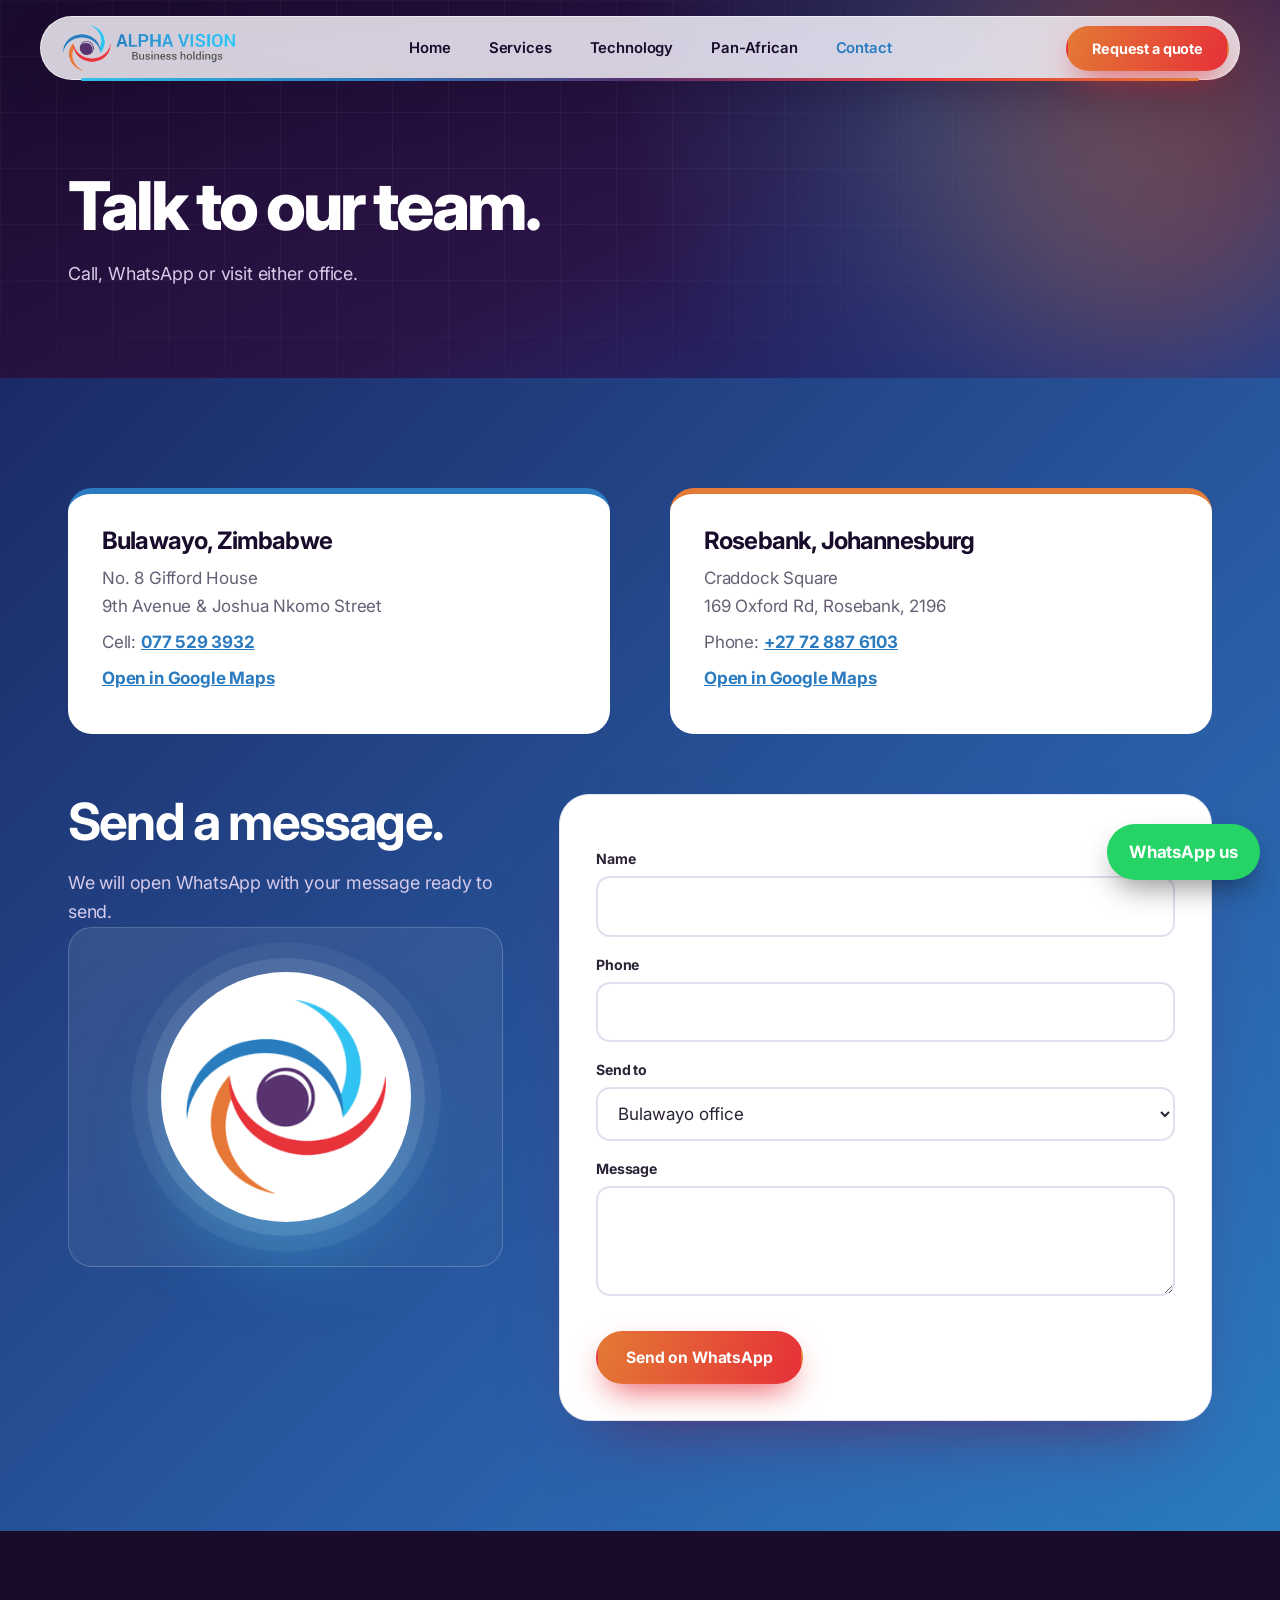
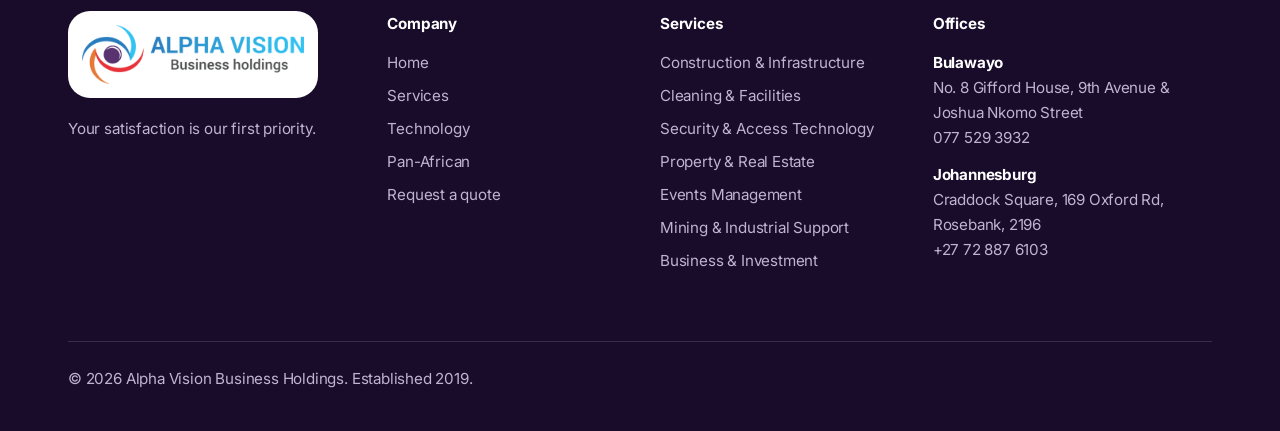
==== commit 011ec352: "Add files via upload" ====
--- a/contact.html
+++ b/contact.html
@@ -2,9 +2,9 @@
 <title>Contact | Alpha Vision Business Holdings</title><meta name="description" content="Offices in Bulawayo and Johannesburg."><link rel="icon" href="assets/emblem.png">
 <link rel="preconnect" href="https://fonts.googleapis.com"><link rel="preconnect" href="https://fonts.gstatic.com" crossorigin>
 <link href="https://fonts.googleapis.com/css2?family=Inter:wght@400;500;600;700;800&display=swap" rel="stylesheet"><link rel="stylesheet" href="style.css"></head>
-<body id="contact"><div class="nav-wrap"><nav class="nav" aria-label="Main"><a class="logo" href="index.html" aria-label="Alpha Vision Business Holdings home"><img data-logo="hz" src="assets/logo-horizontal.png" alt="Alpha Vision Business Holdings"></a><ul class="menu"><li><a href="index.html">Home</a></li><li class="has-mega"><a href="services.html">Services</a><div class="mega"><a class="it" href="services.html#construction"><i style="background:#e37a35"></i>Construction & Infrastructure</a><a class="it" href="services.html#cleaning"><i style="background:#33c1f0"></i>Cleaning & Facilities</a><a class="it" href="services.html#security"><i style="background:#2a7bbf"></i>Security & Access Technology</a><a class="it" href="services.html#property"><i style="background:#e63038"></i>Property & Real Estate</a><a class="it" href="services.html#events"><i style="background:#a76bd1"></i>Events Management</a><a class="it" href="services.html#mining"><i style="background:#e37a35"></i>Mining & Industrial Support</a><a class="it" href="services.html#business"><i style="background:#33c1f0"></i>Business & Investment</a><div class="promo"><b>Not sure which service you need?</b><a href="#" data-open-enquiry>Ask us a question</a></div></div></li><li><a href="technology.html">Technology</a></li><li><a href="expansion.html">Pan-African</a></li><li><a href="contact.html" aria-current="page">Contact</a></li><span class="ind"></span></ul><a class="btn pri" href="quote.html">Request a quote</a><button id="burger" aria-label="Menu" aria-expanded="false">&#9776;</button></nav></div><header class="phero"><div class="blob"></div><div class="wrap"><h1>Talk to our team.</h1><p class="lead">Call, WhatsApp or visit either office.</p></div></header><section class="g1"><div class="wrap"><div class="split" style="align-items:start"><div class="office" style="--c:#2a7bbf"><h3>Bulawayo, Zimbabwe</h3><p>No. 8 Gifford House<br>9th Avenue &amp; Joshua Nkomo Street</p><p>Cell: <a href="tel:+263775293932">077 529 3932</a></p><p><a target="_blank" rel="noopener" href="https://www.google.com/maps/search/?api=1&query=Gifford+House+9th+Avenue+Joshua+Nkomo+Street+Bulawayo">Open in Google Maps</a></p></div>
+<body id="contact"><div id="pre" aria-hidden="true"><i></i></div><div class="nav-wrap"><nav class="nav" aria-label="Main"><a class="logo" href="index.html" aria-label="Alpha Vision Business Holdings home"><img data-logo="hz" src="assets/logo-horizontal.png" alt="Alpha Vision Business Holdings"></a><ul class="menu"><li><a href="index.html">Home</a></li><li class="has-mega"><a href="services.html">Services</a><div class="mega"><a class="it" href="services.html#construction"><i style="background:#e37a35"></i>Construction & Infrastructure</a><a class="it" href="services.html#cleaning"><i style="background:#33c1f0"></i>Cleaning & Facilities</a><a class="it" href="services.html#security"><i style="background:#2a7bbf"></i>Security & Access Technology</a><a class="it" href="services.html#property"><i style="background:#e63038"></i>Property & Real Estate</a><a class="it" href="services.html#events"><i style="background:#a76bd1"></i>Events Management</a><a class="it" href="services.html#mining"><i style="background:#e37a35"></i>Mining & Industrial Support</a><a class="it" href="services.html#business"><i style="background:#33c1f0"></i>Business & Investment</a><div class="promo"><b>Not sure which service you need?</b><a href="#" data-open-enquiry>Ask us a question</a></div></div></li><li><a href="technology.html">Technology</a></li><li><a href="expansion.html">Pan-African</a></li><li><a href="contact.html" aria-current="page">Contact</a></li><span class="ind"></span></ul><a class="btn pri" href="quote.html">Request a quote</a><button id="burger" aria-label="Menu" aria-expanded="false">&#9776;</button></nav></div><header class="phero"><div class="blob"></div><div class="wrap"><h1>Talk to our team.</h1><p class="lead">Call, WhatsApp or visit either office.</p></div></header><section class="g1"><div class="wrap"><div class="split" style="align-items:start"><div class="office" style="--c:#2a7bbf"><h3>Bulawayo, Zimbabwe</h3><p>No. 8 Gifford House<br>9th Avenue &amp; Joshua Nkomo Street</p><p>Cell: <a href="tel:+263775293932">077 529 3932</a></p><p><a target="_blank" rel="noopener" href="https://www.google.com/maps/search/?api=1&query=Gifford+House+9th+Avenue+Joshua+Nkomo+Street+Bulawayo">Open in Google Maps</a></p></div>
 <div class="office" style="--c:#e37a35"><h3>Rosebank, Johannesburg</h3><p>Craddock Square<br>169 Oxford Rd, Rosebank, 2196</p><p>Phone: <a href="tel:+27728876103">+27 72 887 6103</a></p><p><a target="_blank" rel="noopener" href="https://www.google.com/maps/search/?api=1&query=Craddock+Square+169+Oxford+Rd+Rosebank+Johannesburg">Open in Google Maps</a></p></div></div>
-<div class="qgrid" style="margin-top:60px"><div><h2>Send a message.</h2><p class="lead">We will open WhatsApp with your message ready to send.</p><div class="ph"><div><b>Photo placeholder</b>Map or office photo (800 x 500)</div></div></div>
+<div class="qgrid" style="margin-top:60px"><div><h2>Send a message.</h2><p class="lead">We will open WhatsApp with your message ready to send.</p><div class="logo-panel rv"><div class="badge"><img data-logo="emb" src="assets/emblem.png" alt="Alpha Vision emblem"></div></div></div>
 <form id="cf" novalidate><label class="f" for="cn">Name</label><input class="t" id="cn" autocomplete="name"><label class="f" for="cp">Phone</label><input class="t" id="cp" type="tel" autocomplete="tel"><label class="f" for="co2">Send to</label><select id="co2"><option value="bul">Bulawayo office</option><option value="jhb">Johannesburg office</option></select><label class="f" for="cm">Message</label><textarea id="cm"></textarea><div class="err" id="ce" role="alert"></div><button class="btn pri" type="submit">Send on WhatsApp</button></form></div></div></section><footer><div class="wrap"><div><div class="lg"><img data-logo="hz" src="assets/logo-horizontal.png" alt="Alpha Vision Business Holdings logo"></div><p>Your satisfaction is our first priority.</p></div>
 <div><h4>Company</h4><a href="index.html">Home</a><a href="services.html">Services</a><a href="technology.html">Technology</a><a href="expansion.html">Pan-African</a><a href="quote.html">Request a quote</a></div>
 <div><h4>Services</h4><a href="services.html#construction">Construction & Infrastructure</a><a href="services.html#cleaning">Cleaning & Facilities</a><a href="services.html#security">Security & Access Technology</a><a href="services.html#property">Property & Real Estate</a><a href="services.html#events">Events Management</a><a href="services.html#mining">Mining & Industrial Support</a><a href="services.html#business">Business & Investment</a></div>
--- a/style.css
+++ b/style.css
@@ -208,3 +208,12 @@
 html{cursor:url([data-uri]) 16 16,auto}
 a,button,label,select,summary,[role=button],[data-zoom],.card,.opt span,#up,#wa,.gal .pic,.lb,.mchips button,.x,#burger{cursor:url([data-uri]) 22 22,pointer}
 input,textarea{cursor:text}
+
+/* ===== v3 ===== */
+#pre{position:fixed;inset:0;z-index:200;display:grid;place-items:center;background:linear-gradient(155deg,#1a0a2c,#2b1448 55%,#1d3a8a);transition:opacity .3s,visibility .3s;animation:preOut .4s 2.5s forwards}
+#pre i{width:84px;height:84px;background:url([data-uri]) center/contain no-repeat;animation:sp .9s linear infinite;filter:drop-shadow(0 0 22px rgba(51,193,240,.55))}
+#pre.done{opacity:0;visibility:hidden}
+@keyframes preOut{to{opacity:0;visibility:hidden}}
+.logo-panel{display:grid;place-items:center;min-height:340px;border-radius:var(--r);background:linear-gradient(150deg,#ffffff18,#ffffff06);border:1px solid #ffffff30}
+.logo-panel .badge{width:min(62%,250px)}
+.pic.ceo{min-height:480px}.pic.ceo img{object-position:center 18%}
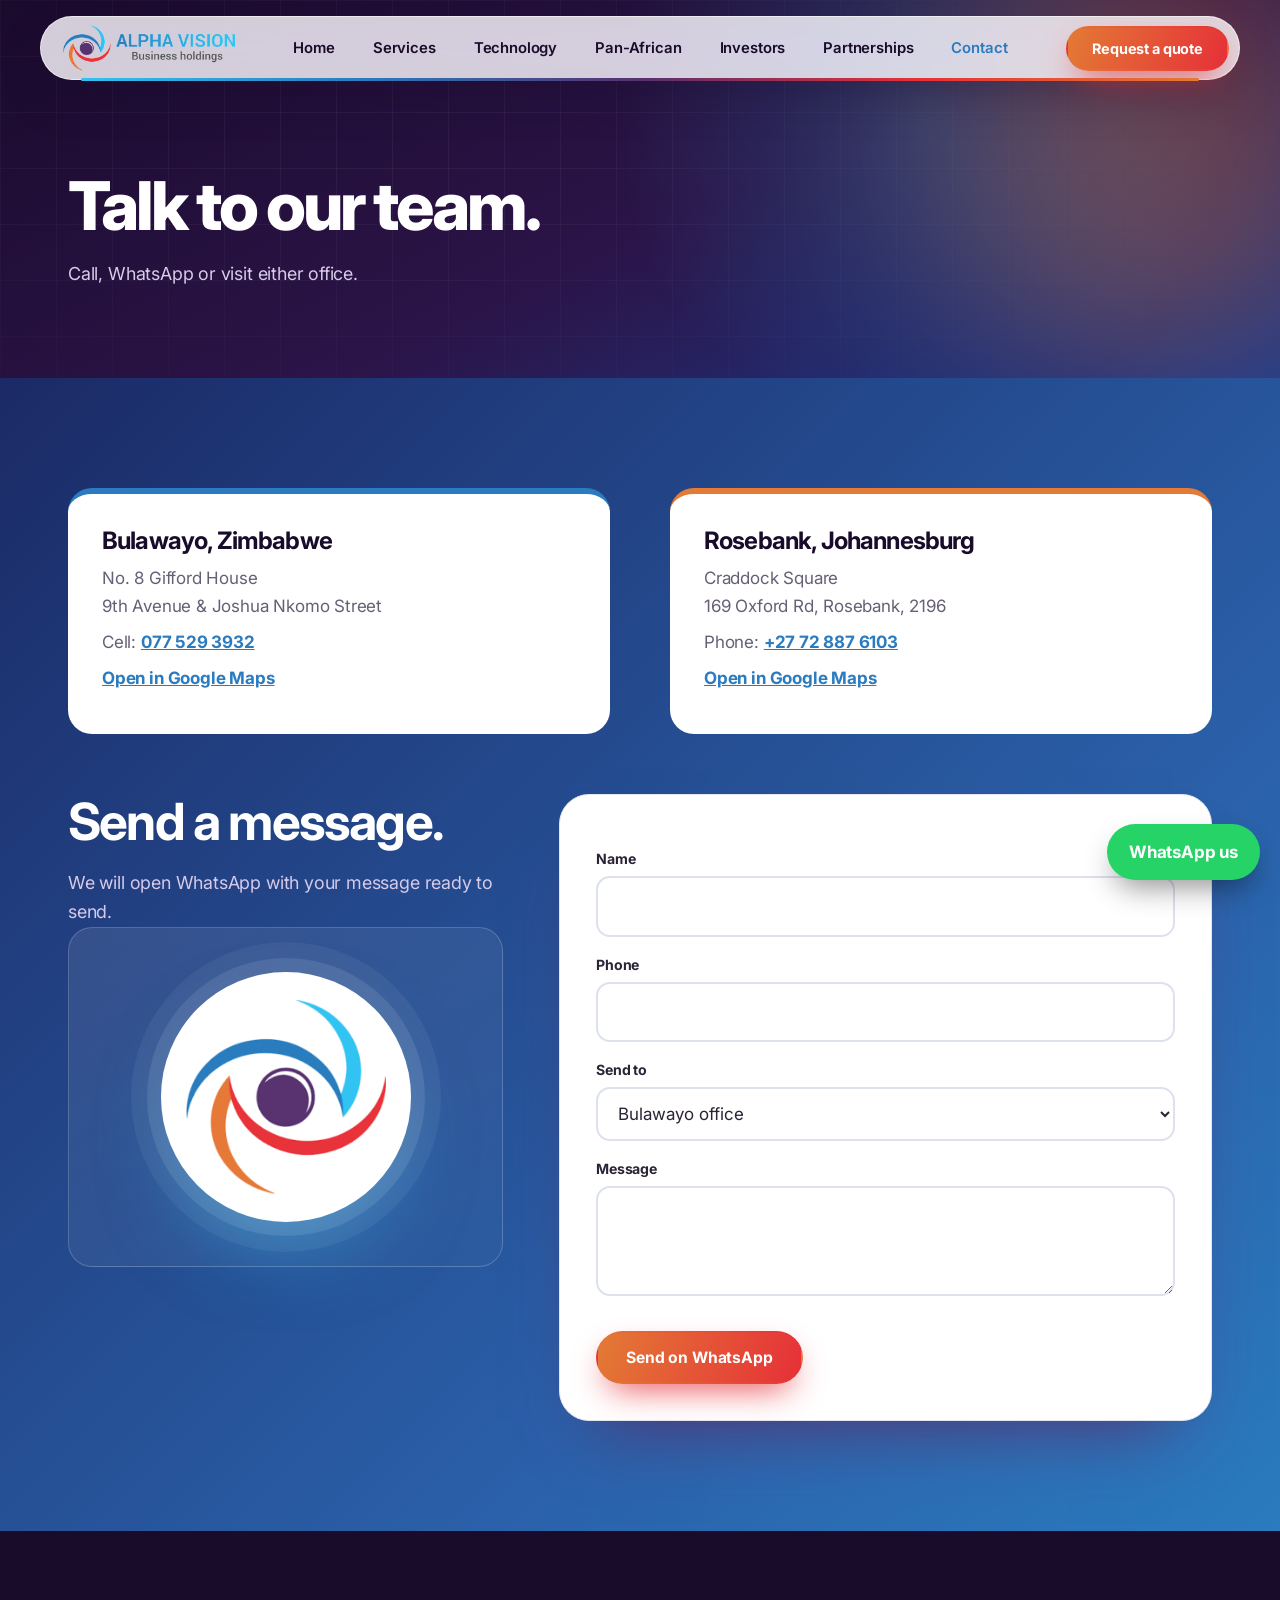
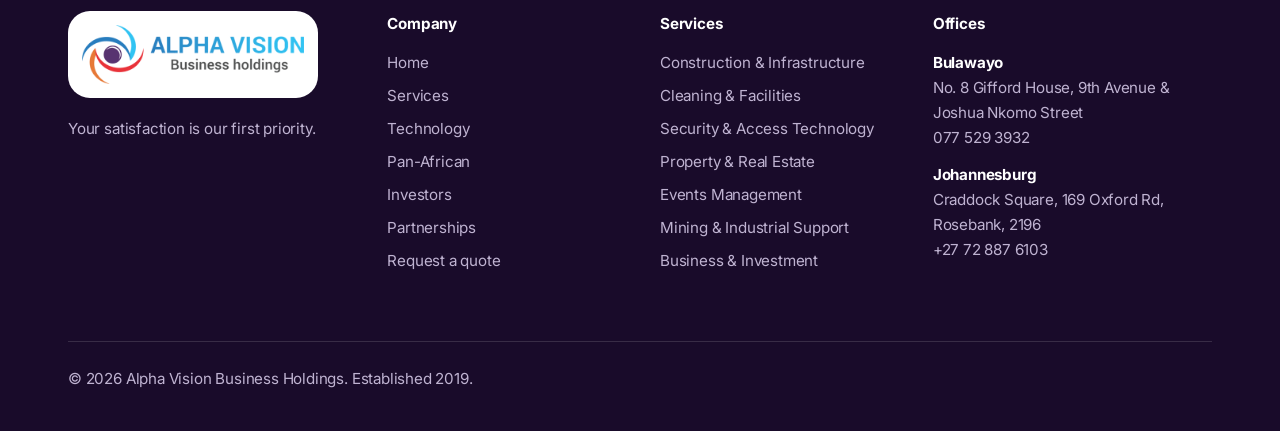
==== commit 781cd8a8: "Rename contact (1).html to contact.html" ====
--- a/contact.html
+++ b/contact.html
@@ -2,12 +2,12 @@
 <title>Contact | Alpha Vision Business Holdings</title><meta name="description" content="Offices in Bulawayo and Johannesburg."><link rel="icon" href="assets/emblem.png">
 <link rel="preconnect" href="https://fonts.googleapis.com"><link rel="preconnect" href="https://fonts.gstatic.com" crossorigin>
 <link href="https://fonts.googleapis.com/css2?family=Inter:wght@400;500;600;700;800&display=swap" rel="stylesheet"><link rel="stylesheet" href="style.css"></head>
-<body id="contact"><div id="pre" aria-hidden="true"><i></i></div><div class="nav-wrap"><nav class="nav" aria-label="Main"><a class="logo" href="index.html" aria-label="Alpha Vision Business Holdings home"><img data-logo="hz" src="assets/logo-horizontal.png" alt="Alpha Vision Business Holdings"></a><ul class="menu"><li><a href="index.html">Home</a></li><li class="has-mega"><a href="services.html">Services</a><div class="mega"><a class="it" href="services.html#construction"><i style="background:#e37a35"></i>Construction & Infrastructure</a><a class="it" href="services.html#cleaning"><i style="background:#33c1f0"></i>Cleaning & Facilities</a><a class="it" href="services.html#security"><i style="background:#2a7bbf"></i>Security & Access Technology</a><a class="it" href="services.html#property"><i style="background:#e63038"></i>Property & Real Estate</a><a class="it" href="services.html#events"><i style="background:#a76bd1"></i>Events Management</a><a class="it" href="services.html#mining"><i style="background:#e37a35"></i>Mining & Industrial Support</a><a class="it" href="services.html#business"><i style="background:#33c1f0"></i>Business & Investment</a><div class="promo"><b>Not sure which service you need?</b><a href="#" data-open-enquiry>Ask us a question</a></div></div></li><li><a href="technology.html">Technology</a></li><li><a href="expansion.html">Pan-African</a></li><li><a href="contact.html" aria-current="page">Contact</a></li><span class="ind"></span></ul><a class="btn pri" href="quote.html">Request a quote</a><button id="burger" aria-label="Menu" aria-expanded="false">&#9776;</button></nav></div><header class="phero"><div class="blob"></div><div class="wrap"><h1>Talk to our team.</h1><p class="lead">Call, WhatsApp or visit either office.</p></div></header><section class="g1"><div class="wrap"><div class="split" style="align-items:start"><div class="office" style="--c:#2a7bbf"><h3>Bulawayo, Zimbabwe</h3><p>No. 8 Gifford House<br>9th Avenue &amp; Joshua Nkomo Street</p><p>Cell: <a href="tel:+263775293932">077 529 3932</a></p><p><a target="_blank" rel="noopener" href="https://www.google.com/maps/search/?api=1&query=Gifford+House+9th+Avenue+Joshua+Nkomo+Street+Bulawayo">Open in Google Maps</a></p></div>
+<body id="contact"><div id="pre" aria-hidden="true"><i></i></div><div class="nav-wrap"><nav class="nav" aria-label="Main"><a class="logo" href="index.html" aria-label="Alpha Vision Business Holdings home"><img data-logo="hz" src="assets/logo-horizontal.png" alt="Alpha Vision Business Holdings"></a><ul class="menu"><li><a href="index.html">Home</a></li><li class="has-mega"><a href="services.html">Services</a><div class="mega"><a class="it" href="services.html#construction"><i style="background:#e37a35"></i>Construction & Infrastructure</a><a class="it" href="services.html#cleaning"><i style="background:#33c1f0"></i>Cleaning & Facilities</a><a class="it" href="services.html#security"><i style="background:#2a7bbf"></i>Security & Access Technology</a><a class="it" href="services.html#property"><i style="background:#e63038"></i>Property & Real Estate</a><a class="it" href="services.html#events"><i style="background:#a76bd1"></i>Events Management</a><a class="it" href="services.html#mining"><i style="background:#e37a35"></i>Mining & Industrial Support</a><a class="it" href="services.html#business"><i style="background:#33c1f0"></i>Business & Investment</a><div class="promo"><b>Not sure which service you need?</b><a href="#" data-open-enquiry>Ask us a question</a></div></div></li><li><a href="technology.html">Technology</a></li><li><a href="expansion.html">Pan-African</a></li><li><a href="investors.html">Investors</a></li><li><a href="partnerships.html">Partnerships</a></li><li><a href="contact.html" aria-current="page">Contact</a></li><span class="ind"></span></ul><a class="btn pri" href="quote.html">Request a quote</a><button id="burger" aria-label="Menu" aria-expanded="false">&#9776;</button></nav></div><header class="phero"><div class="blob"></div><div class="wrap"><h1>Talk to our team.</h1><p class="lead">Call, WhatsApp or visit either office.</p></div></header><section class="g1"><div class="wrap"><div class="split" style="align-items:start"><div class="office" style="--c:#2a7bbf"><h3>Bulawayo, Zimbabwe</h3><p>No. 8 Gifford House<br>9th Avenue &amp; Joshua Nkomo Street</p><p>Cell: <a href="tel:+263775293932">077 529 3932</a></p><p><a target="_blank" rel="noopener" href="https://www.google.com/maps/search/?api=1&query=Gifford+House+9th+Avenue+Joshua+Nkomo+Street+Bulawayo">Open in Google Maps</a></p></div>
 <div class="office" style="--c:#e37a35"><h3>Rosebank, Johannesburg</h3><p>Craddock Square<br>169 Oxford Rd, Rosebank, 2196</p><p>Phone: <a href="tel:+27728876103">+27 72 887 6103</a></p><p><a target="_blank" rel="noopener" href="https://www.google.com/maps/search/?api=1&query=Craddock+Square+169+Oxford+Rd+Rosebank+Johannesburg">Open in Google Maps</a></p></div></div>
 <div class="qgrid" style="margin-top:60px"><div><h2>Send a message.</h2><p class="lead">We will open WhatsApp with your message ready to send.</p><div class="logo-panel rv"><div class="badge"><img data-logo="emb" src="assets/emblem.png" alt="Alpha Vision emblem"></div></div></div>
 <form id="cf" novalidate><label class="f" for="cn">Name</label><input class="t" id="cn" autocomplete="name"><label class="f" for="cp">Phone</label><input class="t" id="cp" type="tel" autocomplete="tel"><label class="f" for="co2">Send to</label><select id="co2"><option value="bul">Bulawayo office</option><option value="jhb">Johannesburg office</option></select><label class="f" for="cm">Message</label><textarea id="cm"></textarea><div class="err" id="ce" role="alert"></div><button class="btn pri" type="submit">Send on WhatsApp</button></form></div></div></section><footer><div class="wrap"><div><div class="lg"><img data-logo="hz" src="assets/logo-horizontal.png" alt="Alpha Vision Business Holdings logo"></div><p>Your satisfaction is our first priority.</p></div>
-<div><h4>Company</h4><a href="index.html">Home</a><a href="services.html">Services</a><a href="technology.html">Technology</a><a href="expansion.html">Pan-African</a><a href="quote.html">Request a quote</a></div>
+<div><h4>Company</h4><a href="index.html">Home</a><a href="services.html">Services</a><a href="technology.html">Technology</a><a href="expansion.html">Pan-African</a><a href="investors.html">Investors</a><a href="partnerships.html">Partnerships</a><a href="quote.html">Request a quote</a></div>
 <div><h4>Services</h4><a href="services.html#construction">Construction & Infrastructure</a><a href="services.html#cleaning">Cleaning & Facilities</a><a href="services.html#security">Security & Access Technology</a><a href="services.html#property">Property & Real Estate</a><a href="services.html#events">Events Management</a><a href="services.html#mining">Mining & Industrial Support</a><a href="services.html#business">Business & Investment</a></div>
 <div><h4>Offices</h4><p><b style="color:#fff">Bulawayo</b><br>No. 8 Gifford House, 9th Avenue &amp; Joshua Nkomo Street<br><a href="tel:+263775293932">077 529 3932</a></p><p style="margin-top:12px"><b style="color:#fff">Johannesburg</b><br>Craddock Square, 169 Oxford Rd, Rosebank, 2196<br><a href="tel:+27728876103">+27 72 887 6103</a></p></div>
 <div class="copy">&copy; <span id="yr"></span> Alpha Vision Business Holdings. Established 2019.</div></div></footer>
-<a id="wa" href="https://wa.me/263775293932" target="_blank" rel="noopener">WhatsApp us</a><script src="app.js"></script></body></html>+<a id="wa" href="https://wa.me/263775293932" target="_blank" rel="noopener">WhatsApp us</a><script src="app.js"></script></body></html>
--- a/style.css
+++ b/style.css
@@ -217,3 +217,16 @@
 .logo-panel{display:grid;place-items:center;min-height:340px;border-radius:var(--r);background:linear-gradient(150deg,#ffffff18,#ffffff06);border:1px solid #ffffff30}
 .logo-panel .badge{width:min(62%,250px)}
 .pic.ceo{min-height:480px}.pic.ceo img{object-position:center 18%}
+
+/* ===== v3.1: mobile menu fix (backdrop-filter was trapping the fixed menu inside the nav pill) ===== */
+@media(max-width:900px){
+.nav{-webkit-backdrop-filter:none;backdrop-filter:none;background:#fff}
+.menu.open{background:linear-gradient(160deg,#1a0a2c,#2b1448 55%,#1d3a8a);overflow-y:auto}
+.menu.open>li>a{font-size:1.6rem;padding:14px 12px}
+html:has(.menu.open){overflow:hidden}
+}
+
+/* ===== v4: investors + partnerships ===== */
+#investors .g1,#partnerships .g1{background:linear-gradient(160deg,var(--pur1),var(--pur2) 60%,var(--pur3));color:#e9e2f2}
+.disc{font-size:.82rem;color:#cfc3e3;max-width:900px;line-height:1.7;border-top:1px solid #ffffff26;padding-top:22px;margin-top:48px}
+@media(min-width:901px) and (max-width:1200px){.menu>li>a{padding-left:9px;padding-right:9px;font-size:.86rem}.nav>.btn{padding:.6em 1em;font-size:.84rem}}
